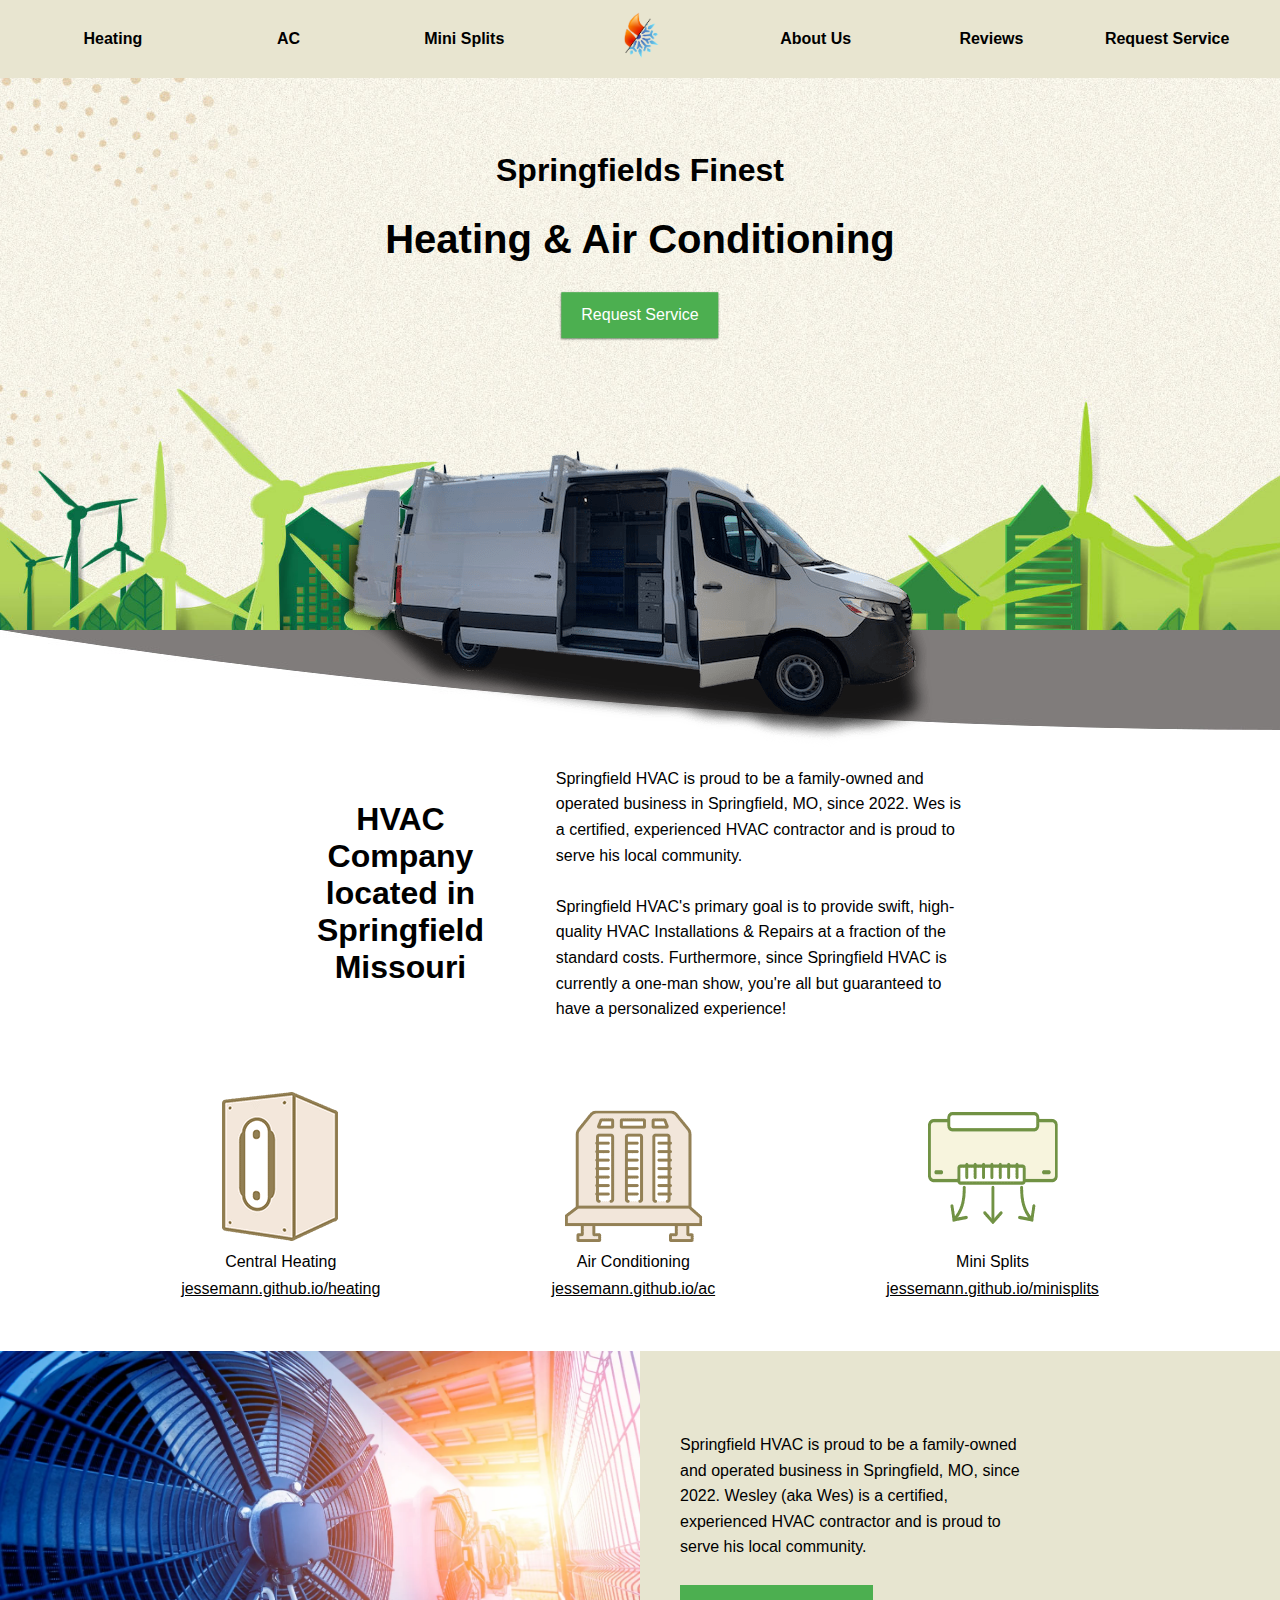
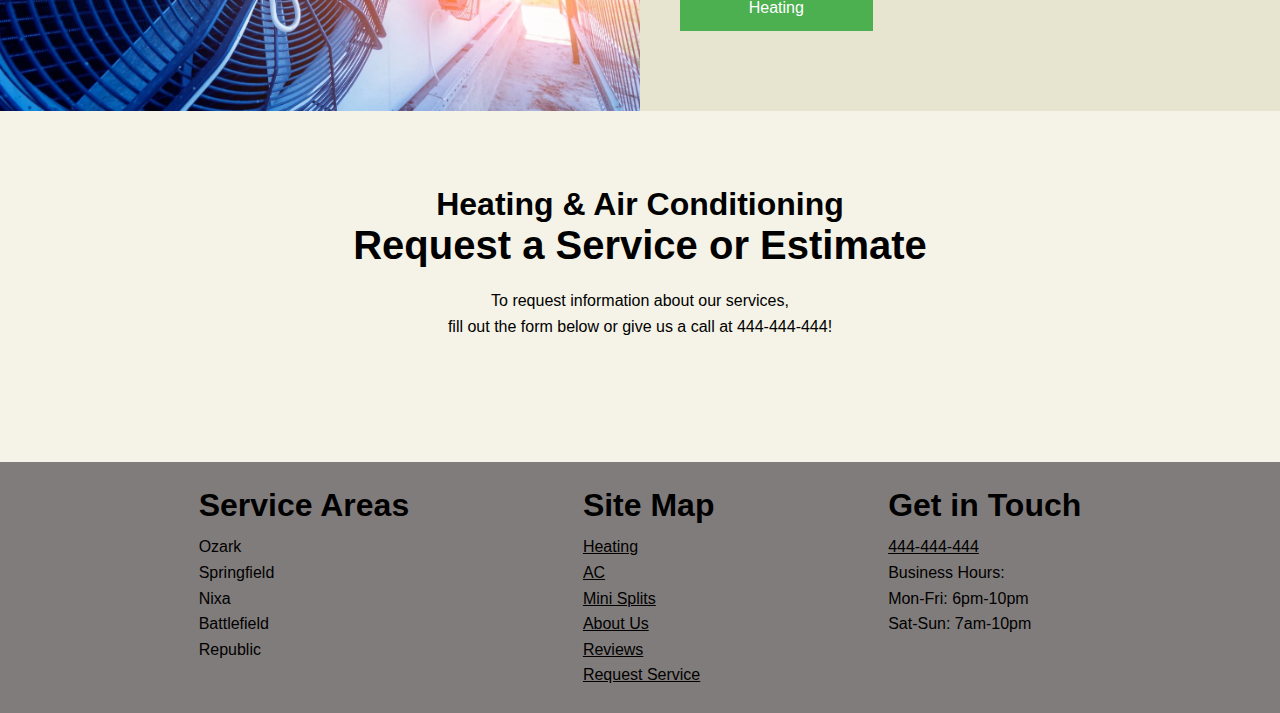
==== index.html @ dcd006ba "updated html" ====
<!DOCTYPE html>
<html lang="en">
  <head>
    <meta charset="UTF-8">
    <meta name="viewport" content="width=device-width, initial-scale=1.0">
    <meta http-equiv="X-UA-Compatible" content="ie=edge">
    <title>HTML 5 Boilerplate</title>
    <link rel="stylesheet" href="styles.css">
    <link rel="stylesheet" href="https://cdnjs.cloudflare.com/ajax/libs/font-awesome/4.7.0/css/font-awesome.min.css">
    <script charset="utf-8" type="text/javascript" src="//js.hsforms.net/forms/embed/v2.js"></script>
  </head>
  <body>

    <div id="Mobile_HVAC_Logo">
      <a href="index.html"><img src="assets/img-fotor-bg-remover-20230722221927.png" height = 50px></a>
    </div>

    <div class="navbar"> 
        <i class="fa fa-bars NavIcon" id="MobileHamburgerMenu" onclick="myFunction()"></i>
        <ul class="NavLinks" id="NavLinks">
            <li id="Heating">
              <a href="heating.html">Heating</a>
            </li>
            <li id="AC">
              <a href="ac.html">AC</a>
            </li>
            <li id="Mini_Splits">
              <a href="miniSplit.html">Mini Splits</a>
            </li>
            <li id="HVAC_Logo">
              <a href="index.html"><img src="assets/img-fotor-bg-remover-20230722221927.png" height = 50px></a></li>
            <li id="About">
              <a href="aboutUs.html">About Us</a>
            </li>
            <li id="Reviews">
              <a href="Reviews.html">Reviews</a>
            </li>
            <li id="Request_Service">
              <a href="RequestService.html">Request Service</a>
            </li>
        </ul>
    </div>
    

    <div class="MainContainer">
      <div class="BGimg" fetchpriority="high"> </div>
      <h2 class="headlineText"> Springfields Finest</h2>
      <h1 class="headlineText2"> Heating & Air Conditioning</h1>
      <a href="RequestService.html"><button type="button" class="headlineButton">Request Service</button></a>
    </div>

    <div class="SecondContainer">
      <div class="CarStrip">
        <img src="assets/imgonline-com-ua-ReplaceColor-Fpzw009INUpKJjIz.jpeg" fetchpriority="high">
      </div>
      <div class="van">
        <img src="assets/testimg.png" fetchpriority="high"> </img>
      </div>
    </div>

    <div class="ThirdContainer">
      <div class="maColumn1">
        <h2>HVAC Company located in Springfield Missouri</h2>
      </div>
      <div class="maColumn2"> 
        <p>Springfield HVAC is proud to be a family-owned and operated business in Springfield, MO, since 2022. Wes is a certified, experienced HVAC contractor and is proud to serve his local community. <br>

          <br>Springfield HVAC's primary goal is to provide swift, high-quality HVAC Installations & Repairs at a fraction of the standard costs. Furthermore, since Springfield HVAC is currently a one-man show, you're all but guaranteed to have a personalized experience!</p>
      </div>
    </div>
    
    <div class="ForthContainer">
      <div class="iconContainer">
        <img src="assets/imgicon1.png"> 
        <div class="imgName">Central Heating</div>
        <div class="imgLink"><a href="heating.html">jessemann.github.io/heating</a></div>
      </div>
      <div class="iconContainer">
        <img src="assets/imgicon3.png">
        <div class="imgName"> Air Conditioning</div>
        <div class="imgLink"><a href="ac.html">jessemann.github.io/ac</a></div>
      </div>
      <div class="iconContainer">
        <img src="assets/imgicon2.png">
        <div class="imgName">Mini Splits</div>
        <div class="imgLink"><a href="miniSplit.html">jessemann.github.io/minisplits</a></div>
      </div>
    </div>

    <div class="FifthContainer">
      <img src="assets/Commercial Unit.webp">
      <div class="FifthContainerBlurb">
        <p>Springfield HVAC is proud to be a family-owned and operated business in Springfield, MO, since 2022. Wesley (aka Wes) is a certified, experienced HVAC contractor and is proud to serve his local community. </p>
        <div class="FifthBlurbButtonContainer">
          <a href="heating.html"><button type="submit">Heating</button></a>
        </div>
      </div>
    </div>

    <div class="FormContainer">
      <div class="FormContainer2">
        <h2>Heating & Air Conditioning</h2>
        <h1>Request a Service or Estimate</h1>
        <p>
          To request information about our services,<br>
          fill out the form below or give us a call at 444-444-444!
        </p>

        <!-- Hubspot Form Start -->
        <div class="hsFORM">
            <div>
              <script>
                  hbspt.forms.create({
                    region: "na1",
                    portalId: "46280509",
                    formId: "cd62f840-b0d6-4698-876a-1724ecb5e429"
                  });
              </script>
            </div>
        </div>
        <!-- Hubspot Form End -->

<!-- Custom Form Start
        <form class="MainForm"  method="POST" action="/hvacProject/ThankYou.html" target="_blank">
          <div class="FormRow1">
            <label for="Name"></label>
            <input type="text" id="name" name="name" placeholder="Full Name" required>
        
            <label for="email"></label>
            <input type="email" id="email" name="email" placeholder="Email Address" required>
          </div>

          <div class="FormRow2">
            <div class="FormRow2Select">
              <label for="type"></label>
              <select id="select" name="type" required>
                <option value="">Type of Service</option>
                <option value="Heating">Central Heating</option>
                <option value="AirCon">Air Conditioning</option>
                <option value="MiniSplits">Mini Splits</option>
                <option value="Other">Other</option>
              </select>
            </div>
          </div>

          <div class="FormRow3">
            <label for="Number"></label>
            <input type="text" id="Number" name="Number" placeholder="Phone Number" required>

            <label for="referral"></label>
            <select id="type" name="type" required>
              <option value="">How did you hear about us?</option>
              <option value="Heating">Google/Search Engine</option>
              <option value="AirCon">Social Media</option>
              <option value="MiniSplits">Word of Mouth</option>
              <option value="Other">Other</option>
            </select>
          </div>
      
          <div class="FormRow4">
            <label for="subject"></label>
            <textarea id="subject" name="subject" placeholder="Describe your issue" rows="5" cols="5" required></textarea>
          </div>

          <div class="FormRow5">
            <input type="submit" value="Send Message" onClick="ThankYouPageLink()">
          </div>

        </form>
Custom Form End -->

      </div>
    </div>

    <footer class="footerContainer">
      <div class="ServiceAreas">
        <h2>
          Service Areas
        </h2>
        <ul>
          <li>Ozark</li>
          <li>Springfield</li>
          <li>Nixa</li>
          <li>Battlefield</li>
          <li>Republic</li>
        </ul>
      </div>
      <div class="SiteMap">
        <h2>
          Site Map
        </h2>
        <ul>
          <li>
            <a href="heating.html">Heating</a>
          </li>
          <li>
            <a href="ac.html">AC</a>
          </li>
          <li>
            <a href="miniSplit.html">Mini Splits</a>
          </li>
          <li>
            <a href="aboutUs.html">About Us</a>
          </li>
          <li>
            <a href="Reviews.html">Reviews</a>
          </li>
          <li>
            <a href="RequestService.html">Request Service</a>
          </li>
        </ul>
      </div>
      <div class="ContactUs">
        <h2>
          Get in Touch
        </h2>
        <p>
          <a href="tel:444-444-444"> 444-444-444 </a>
        </p>
        <p>
          Business Hours:<br>
          Mon-Fri: 6pm-10pm <br>
          Sat-Sun: 7am-10pm
        </p>
      </div>
      <script src="main.js"></script>
    </footer>
  </body>
</html>
---- styles.css ----
* {
    margin: 0;
    padding: 0;
    border: 0;
    outline: 0;
    background: transparent;
}
html, body {  
    overflow-x: hidden;
  }
  
body {
    margin: 0;
    padding: 0;
    font-family: 'Lucida Sans', 'Lucida Sans Regular', 'Lucida Grande', 'Lucida Sans Unicode', Geneva, Verdana, sans-serif;
}

body h1{
    font-size: 2.5rem;
}


body h2{
    font-size: 2rem;
}

body p, body li, button, a, input, textarea, select{
    font-size: 1rem;
    line-height: 1.6;
}

    /** NavBar Component Start **/

    #Mobile_HVAC_Logo {
        display: none;
    }
    
    .navbar {
        position: fixed;
        width: 100%;
        background-color: rgba(232,229,208,255);
        z-index: 2;
    }

    .fa.fa-bars.NavIcon {
        display: none;
    }

    .NavLinks {
        display: flex;
        flex-direction: row;
        justify-content: center;
        text-decoration: none;
        list-style-type: none;
        align-items: center;
        padding: 0px 25px 0px 25px;
    }

    .NavLinks li {
        padding: 10px;
        width: 25%;
        text-align: center;
    }

    .NavLinks li a {
        text-decoration: none;
        color: black;
        font-weight: bold;
    }

    .NavLinks li a:hover {
        text-shadow: 0px 1px 2px rgba(0, 0, 0, 0.2);
    }

    .NavLinks li a:active {
        color: #807c7b;
        text-shadow: none;
    }
    
    /** NavBar Component End **/

    /** Home Page Start **/

    .MainContainer {
        position: relative;
    }

    .BGimg {
        height: 70vh;
        display: block;
        background-image: url(assets/1.jpeg);
        background-size: cover;
        background-color: black;
        background-position: center bottom;
    }

    .headlineText {
        position: absolute;
        top: 27%;
        left: 50%;
        transform: translate(-50%, -50%);
        white-space: nowrap;
        z-index: 1;
    }

    .headlineText2 {
        position: absolute;
        top: 38%;
        left: 50%;
        transform: translate(-50%, -50%);
        white-space: nowrap;
        z-index: 1;
    }

    .headlineButton {
        position: absolute;
        top: 50%;
        left: 50%;
        transform: translate(-50%, -50%);
        padding: 10px 20px;
        background-color: #4CAF50;
        color: #fff;
        border: none;
        cursor: pointer;
        z-index: 1;
        box-shadow: 0px 1px 2px rgba(0, 0, 0, 0.5);
    }

    .headlineButton:hover {
        background-color: #347536;
        color: white;
    }

    .headlineButton:active {
        box-shadow: none;
    }

    .SecondContainer {
        position: relative;
    }

    .CarStrip {
        position: relative;
        width: 100%;
    }

    .CarStrip img {
        width: 100%;
        display: block;
    }

    .van {
        position: absolute;
        top: -85%;
        left: 50%;
        transform: translate(-50%, -50%);
        animation: VanfadeIn 1.5s;
    }


    @keyframes VanfadeIn {     
        0% {
            left: 48%;
            }
        100% {
            left: 50%;
            }

            0% { opacity: 0; }
            100% { opacity: 1; }
        }


    .van img {
        width: 100%;
        display: block;
    }

    .ThirdContainer {
        display: flex;
        flex-direction: row;
        padding-left: 25px;
        padding-right: 25px;
        margin-left: 20%;
        margin-right: 20%;
        justify-content: center;
        align-items: center;
    }

    .maColumn1, .maColumn2 {
        display: flex;
        justify-content: center;
        padding: 5%;
        animation: fadeIn 2s;
    }

    .maColumn1 {
        display: flex;
        flex-direction: column;
        text-align: center;
    }

    .ForthContainer {
        display: flex;
        flex-direction: row;
        justify-content: space-evenly;
        padding: 25px;
        align-items: center;
        animation: fadeIn 2s;
    }

    .iconContainer {
        padding-left: 15px;
        padding-right: 15px;
        text-align: center;
    }

    .imgName {
        padding: 5px;
    }

    .imgLink a {
        color: black;
    }

    .imgLink:hover {
        text-shadow: 0px 1px 2px rgba(0, 0, 0, 0.2);
    }

    .imgLink a:active {
        color: grey;
    } 

    .FifthContainer {
        display: flex;
        flex-direction: row;
        align-items: center;
        width: 100%;
        margin-top: 25px;
        background: #e7e5d0;
    }

    .FifthContainer img {
        width: 50%;
        animation: fadeIn 2s;
    }

    .FifthContainerBlurb {
        display: flex;
        flex-direction: column;
        padding-left: 40px;
        padding-right: 250px;
        background-color: #e7e5d0;
        animation: fadeIn 2s;
    }

    .FifthContainerBlurb p {
        padding-bottom: 25px;
    }

    .FifthBlurbButtonContainer {
        width: 100%;
    }

    .FifthContainerBlurb button {
        padding: 10px 20px;
        background-color: #4CAF50;
        color: #fff;
        border: none;
        cursor: pointer;
        width: 55%;
        white-space: nowrap;
        }


    .FifthContainerBlurb button:hover {
        box-shadow: 0px 1px 2px rgba(0, 0, 0, 0.5);
        background-color: #347536;
        color: white;
    }

    .FifthContainerBlurb button:active {
        top: 1px;
        left: 2px;
        box-shadow: none;
    }

    /** Home Page End **/

    /** Form Component Start **/

    .FormContainer {
        display: flex;
        flex-direction: column;
        justify-content: center;
        align-items: center;
        text-align: center;
        background-color:#f5f3e7;
        padding: 25px 0px 25px 0px;
    }

    .FormContainer2 {
        width: 90%;
        padding: 50px 0px 50px 0px;
        animation: fadeIn 2s;
    }

    @keyframes fadeIn {
        0% { opacity: 0; }
        100% { opacity: 1; }
      }

    .FormContainer h1{
        padding-bottom: 20px;
    }

    .FormContainer p{
        padding-bottom: 30px;
    }

    .hsFORM {
        width: 52%;
        display: inline-block;
    }

    .MainForm {
        display: flex;
        flex-direction: column;
        justify-content: center;
        align-items: center;
        padding: 0px 20% 10px 20%;
    }

    .FormRow1 {
        display: flex;
        width: 100%;
        padding-top: 5px;
        padding-bottom: 30px;
    }

    .FormRow1 input {
        padding: 15px;
        background-color: white;
        width: 50%;
    }

    #name, #Number {
        margin-right: 5px;
    }

    #email, #type {
        margin-left: 5px;
    }

    .FormRow2 {
        width: 100%;
        background-color: white;
        margin-top: 5px;
        margin-bottom: 30px;
    }

    .FormRow2 select {
        padding: 15px;
        width: 100%;
        font-family: 'Lucida Sans', 'Lucida Sans Regular', 'Lucida Grande', 'Lucida Sans Unicode', Geneva, Verdana, sans-serif;
        color: grey;
    }

    .FormRow3 {
        display: flex;
        width: 100%;
        padding-top: 5px;
        padding-bottom: 30px;
    }

    .FormRow3 input {
        padding: 15px 0px 15px 0px;
        background-color: white;
        width: 50%;
    }

    .FormRow3 input::placeholder {
        padding-left: 15px;
    }

    .FormRow3 select {
        padding: 15px;
        background-color: white;
        width: 50%;
        color: grey;
        font-family: 'Lucida Sans', 'Lucida Sans Regular', 'Lucida Grande', 'Lucida Sans Unicode', Geneva, Verdana, sans-serif;
    }

    .FormRow4 {
        width: 100%;
        padding-bottom: 15px;
        padding-top: 5px;
        background-color: white;
    }

    .FormRow4 textarea {
        width: 100%;
        resize: none;
    }

    .FormRow4 textarea::placeholder {
        padding: 15px;
    }

    ::placeholder {
        color: grey;
        font-family: 'Lucida Sans', 'Lucida Sans Regular', 'Lucida Grande', 'Lucida Sans Unicode', Geneva, Verdana, sans-serif;
    }

    .FormRow5 {
        width: 88%;
        display: flex;
        justify-content: center;
        padding-top: 30px;
    }

    .FormRow5 input {
        padding: 10px 20px;
        background-color: #4CAF50;
        color: #fff;
        border: none;
        cursor: pointer;
    }

    .FormRow5 input:hover {
        background-color: #347536;
        color: white;
        box-shadow: 0px 1px 2px rgba(0, 0, 0, 0.5);
    }

    .FormRow5 input:active {
        box-shadow: none;
    }

    /** Form Component End **/

    /** Footer Component Start **/

    .footerContainer {
        display: flex;
        flex-direction: row;
        justify-content: space-evenly;
        background-color: #807c7b;
        color: black;
        padding: 25px;
    }

    .footerContainer ul {
        list-style: none;
    }

    .SiteMap ul li a, .ContactUs p a {
        color: black;
    }

    .ContactUs p a:hover {
        color: white;
        text-shadow: 0px 1px 2px rgba(0, 0, 0, 0.2);
    }

    .SiteMap a:hover {
        color: white;
        text-shadow: 0px 1px 2px rgba(0, 0, 0, 0.2);
    }

    .SiteMap a:active {
        color: rgb(65, 51, 51);
    } 

    .ServiceAreas h2, .SiteMap h2, .ContactUs h2 {
        animation: fadeIn 2s;
        margin-bottom: 10px;
        color:black;
    }

    .ServiceAreas ul, .SiteMap ul, .ContactUs p {
        animation: fadeIn 2s;
    }

    /** Footer Component End **/

    /** Alt-Page Hero Container Component Start **/

    .HeroContainer {
        position: relative;
        background-color: black;
    }

    .HeroContainerBlurb {
        position: absolute;
        top: 25%;
        display: flex;
        flex-direction: column;
        align-items: center;
        color: white;
        width: 100%;
    }

    .HeroBGImageMini {
        height: 70vh;
        background-image: url("assets/HomeInterior1.jpeg");
        background-size: cover;
        display: block;
        opacity: .5;
        background-color: black;
        filter: brightness(50%);
        background-position: center 45%;
    }

    .HeroBGImageAC {
        height: 70vh;
        background-image: url("assets/HomeInterior2.webp");
        background-size: cover;
        display: block;
        opacity: .5;
        background-color: black;
        filter: brightness(50%);
        background-position: center 75%;
    }

    .HeroBGImageHeating {
        height: 70vh;
        background-image: url("assets/HomeInterior3.jpeg");
        background-size: cover;
        display: block;
        opacity: .5;
        background-color: black;
        filter: brightness(50%);
        background-position: center 70%;
    }

    .HeroContainerBlurb-0 {
        width: 60%;
    }

    .HeroContainerBlurb-0 h1{
        width: 72%;
    }

    .HeroContainerBlurb-1{
        width: 60%;
    }

    .HeroContainerBlurb-1 p{
        width: 75%;
        padding: 20px 20px 20px 0px;
    }

    .HeroContainerBlurb-2{
        width: 60%;
    }


    .HeroHeadlineButton {
        position: absolute;
        padding: 10px 20px;
        background-color: #4CAF50;
        color: #fff;
        border: none;
        cursor: pointer;
    }

    .HeroHeadlineButton:hover {
            background-color: #347536;
            color: white;
            box-shadow: 0px 1px 2px #347536;
    }

    .HeroHeadlineButton:active {
        box-shadow: none;
    }

    /** Alt-Page Hero Container Component End**/

    /** Alt-Page Hero Container Component 2 Start **/

    .HeroContainer2 {
        position: relative;
        background-color: black;
    }
    
    .HeroContainerBlurb2 {
        position: absolute;
        top: 45%;
        display: flex;
        flex-direction: column;
        align-items: center;
        color: white;
        width: 100%;
    }
    
    .Hero2BGImageAbout {
        height: 40vh;
        background-image: url(assets/HomeInterior4.webp);
        background-size: cover;
        display: block;
        opacity: .5;
        background-color: black;
        filter: brightness(50%);
        background-position: center 65%;
    }

    .Hero2BGImageReview {
        height: 40vh;
        background-image: url(assets/HomeInterior5.webp);
        background-size: cover;
        display: block;
        opacity: .5;
        background-color: black;
        filter: brightness(50%);
        background-position: center 50%;
    }

    .Hero2BGImageRequest {
        height: 40vh;
        background-image: url(assets/HeatinHead2.jpeg);
        background-size: cover;
        display: block;
        opacity: .5;
        background-color: black;
        filter: brightness(50%);
        background-position: center 0%;
    }
    
    .HeroContainerBlurb2-0 {
        width: 60%;
    }
    
    .HeroContainerBlurb2-0 h1{
        width: 72%;
        white-space: nowrap;
    }
    
    .HeroContainerBlurb2-1{
        width: 60%;
    }
    
    .HeroContainerBlurb2-1 p{
        width: 75%;
        padding: 20px 20px 20px 0px;
    }
    
    .HeroContainerBlurb2-2{
        padding: 25px;
        width: 60%;
    }
    
    
    .HeroHeadlineButton {
        position: absolute;
        padding: 10px 20px;
        background-color: #4CAF50;
        color: #fff;
        border: none;
        cursor: pointer;
    }

    /** Alt-Page Hero Container Component 2 End **/

    /** Alt-Page Description Container Component Start**/



    .DescriptionContainer {
        width: 100%;
        background: #e7e5d0;
    }

    .DescriptionContainerMainContent {
        grid-column: 1;
        transform: translate(15%, 0%);
        width: 81%;
        padding-bottom: 25px;
    }
    
    .DescriptionContainerBlurb {
        animation: fadeIn 2s;
    }

    .DescriptionContainerBlurb button:hover{
        background-color: #347536;
        color: white;
        box-shadow: 0px 1px 2px rgba(0, 0, 0, 0.5);
    }

    .DescriptionContainerBlurb button:active {
        box-shadow: none;
    }

    .ImageContainer {
        display: flex;
        justify-content: center;
        align-items: center;
        grid-column: 2 / span 1;
        grid-row: 1 / span 2;
        height: 100%;
        width: 100%;
    }

    .DescriptionContainer img {
        width: 100%;
    }

    .DescriptionContainerBlurb {
        display: grid;
        background-color: #e7e5d0;
        grid-template-rows: 50px 1fr;
        grid-template-columns: 2fr 2fr;
        grid-row-gap: 25px;
    }

    .DescriptionContainerBlurb h2 {
        grid-column: 1;
        transform: translate(15%, 0%);
        width: 81%;
        padding-top: 25px;
    }

    .DescriptionContainerBlurb ul {
        padding: 0px 0px 25px 15px;
    }

    .DescriptionContainerBlurb ul li {
        padding: 5px 0px 5px 0px;
    }

    .firstParagraph {
        padding-top: 25px;
    }

    .DescriptionContainerBlurb p {
        padding-bottom: 25px;
    }

    .DescriptionContainerBlurb button {
        padding: 10px 20px;
        background-color: #4CAF50;
        color: #fff;
        border: none;
        cursor: pointer;
        width: 35%;
    }


    /** Alt-Page Description Container Component End**/

    /** Main Content Container Component Starts **/

    .MainContentContainer {
        display: flex;
        flex-direction: column;
        justify-content: center;
        align-items: center;
        text-align: center;
        background-color:#f5f3e7;
        padding: 25px 0px 25px 0px;
    }
    
    .MainContentContainer-1 {
        width: 35%;
        padding: 25px 0px 25px 0px;
        animation: fadeIn 2s;
    }
    
    .MainContentContainer h2{
        padding-bottom: 20px;
        text-align: left;
    }
    
    .MainContentContainer p{
        width: 100%;
        text-align: left;
        border-left: 10px;
        border-style: inset;
        padding-left: 15px;
        border-width: 0px 0px 0px medium;
        border-color: black;
    }

    /** Main Content Container Component Ends **/

    /** About Page Starts **/

    .MyStory {
        padding-top: 60px;
    }
    
    /** About Page Ends **/

    /** Review Page Starts **/

    .checked {
        color: orange;
      }

    .ReviewText {
        padding-top: 10px;
    }

    .firstStar {
        padding-left: 10px;
    }

    .NewReview {
        padding-top: 35px;
    }
    /** Review Page Ends **/

    /** Thank You Page Starts **/

    .TYContainer {
        display: flex;
        flex-direction: row;
        align-items: center;
    }
    .BGimg2 {
        background-image: url(assets/1.jpeg);
        width: 100%;
        height: 100vh;
        position: relative;
        background-repeat: no-repeat;
        background-color: rgba(250, 245, 234, 1);
        background-position: center top;
    }

    .TYTextContainer {
        position: absolute;
        display: flex;
        flex-direction: column;
        align-items: center;
        width: 100%;
    }

    .TYTextContainer2 {
        width: 60%;
    }

    .TYTextContainer2 h1 {
        color: #4CAF50;
        text-align: center;
    }

    .TYTextContainer2 p {
        font-weight: bold;
        padding: 25px;
    }

    /** Thank You Page Ends **/

    /** Media Queries Begin **/
    @media screen and (max-width: 1199.98px) {

        /** Body Starts **/
        body h1{
            font-size: 2rem;
        }
        
        body h2{
            font-size: 1.8rem;
        }
        
        body p, body li, button, a, input, textarea, select{
            font-size: .8rem;
        }
        /** Body Ends **/

        /** Home Page Starts **/

        .headlineButton {
            top: 50%;
        }

        .ThirdContainer {
            margin-left: auto;
            margin-right: auto;
        }

        .FifthContainerBlurb {
            display: flex;
            flex-direction: column;
            padding-right: 150px;
        }

        .FifthContainerBlurb button {
            width: 65%;
        }
        /** Home Page Ends **/

        /** Form Component Starts **/
        .MainForm {
            padding: initial;
        }
        /** Form Component Ends **/
    }

    @media screen and (max-width: 991.98px) {

        /** Body Starts **/
        body h1{
            font-size: 1.9rem;
        }
        
        
        body h2{
            font-size: 1.7rem;
        }
        
        /** Body Ends **/

        /** Home Page Starts **/

        .headlineText2 {
            top: 38%;
        }

        .headlineButton {
            top: 52%;
        }

        .FifthContainerBlurb {
            padding: 0px 20px 0px 20px;
        }

        /** Home Page Ends **/

        /** Alt-Page Description Container Component Start**/

        .ImageContainer {
            grid-row: inherit;
            align-items: baseline;
        }

        .DescriptionContainerBlurb h2 {
            width: 100%;
            padding: 0px;
            transform: translate(60%, 25%);
        }

        .firstParagraph {
            padding: 0px;
        }

        .DescriptionContainerMainContent {
            padding-bottom: 10px;
        }

        .DescriptionContainerBlurb button {
            width: 45%;
        }

        .DescriptionContainerBlurb ul {
            padding: 0px 0px 25px 10px;
        }
        /** Alt-Page Description Container Component End**/

        /** About Page Begins **/
        .MainContentContainer-1 {
            width: 50%;
        }
        /** About Page Ends **/

    
        /** Thank You Page Start **/

        .TYTextContainer2 {
            width: 75%;
        }
    
        /** Thank You Page Ends **/
    }

    @media screen and (max-width: 767.98px) { 

        /** NavBar Component Start **/

        .navbar {
            position: static;
            width: 100%;
            background-color: rgba(232,229,208,255);
        }
          
        /** NavBar Component End **/

        /** Home Page Starts **/

        .BGimg {
            height: 50vh;
        }

        .headlineText {
            top: 15%;
        }
        .headlineText2 {
            top: 30%;
        }

        .headlineButton {
            top: 50%;
        }

        .ForthContainer {
            display: none;
        }

        .FifthContainerBlurb {
            padding: 0px 20px 0px 20px;
        }

        /** Home Page Ends **/

        /** Alt-Page Description Container Component Start**/

        .ImageContainer {
            display: none;
        }

        .DescriptionContainer {
            padding-top: 50px;
        }

        .DescriptionContainerBlurb {
            grid-template-columns: none;
            grid-template-rows: none;
        }

        .DescriptionContainerBlurb p, .DescriptionContainerBlurb ul {
            margin-left: 15%;
            margin-right: 15%;
        }
        .DescriptionContainerBlurb h2 {
            transform: none;
            width: 100%;
            white-space: nowrap;
            display: flex;
            justify-content: center;
        }


        .DescriptionContainerMainContent {
            transform: none;
            width: 100%;
            padding-bottom: 50px;
        }

        .DescriptionContainerBlurb button {
            width: 22%;
            transform: translate(68%, 0%);
        }
        /** Alt-Page Description Container Component End**/


        /** Alt-Page Hero Container Component Start **/
        
        .HeroBGImageMini, .HeroBGImageAC, .HeroBGImageHeating {
            height: 50vh;
        }

        .HeroContainerBlurb {
            top: 12%;
        }

        .HeroContainerBlurb-0, .HeroContainerBlurb-1, .HeroContainerBlurb-2{
            width: 80%;
        }

        /** Alt-Page Hero Container Component Start **/

        /** Alt-Page Hero Container Component 2 Start **/

        .Hero2BGImageAbout, .Hero2BGImageRequest, .Hero2BGImageReview {
            height: 25vh;
        }

        .HeroContainerBlurb2 {
            top: 15%;
        }

        .HeroContainerBlurb2-0, .HeroContainerBlurb2-2 {
            width: 80%;
        }

        .HeroContainerBlurb2-2 {
            padding: 15px;
        }
        
        /** Alt-Page Hero Container Component 2 End **/


        /** Form Component Starts **/
        .FormContainer2 {
            padding: 25px 0px 25px 0px;
        }

        /** Form Component Ends **/
        }


    @media screen and (max-width: 575.98px) { 

        /** NavBar Component Start **/

        #Mobile_HVAC_Logo {
            display: inherit;
            background-color: rgba(232,229,208,255);
            padding: 10px 0px 0px 15px;
        }

        .NavLinks {
            display: none;
            flex-direction: column;
            justify-content: left;
            text-decoration: none;
            list-style-type: none;
            align-items: normal;
            margin-left: 0%;
            margin-right: 0%;
            margin-top: 0%;
            animation: fadeIn 1s;
            
        }

        .NavLinks li {
            width: 100%;
            padding: 10px 0px 10px 0px;
        }

        .NavLinks li a {
            display: block;
            width: 100%;
        }

        #HVAC_Logo {
            padding: 0px;
        }
        
        #HVAC_Logo a img {
            display: none;
        }

        .NavLinks li:hover{
            background-color: #f5f3e7;
        }

        .fa.fa-bars.NavIcon {
            background: transparent;
            display: block;
            position: absolute;
            right: 25px;
            top: 10px;
            z-index: 2;
            font-size: 45px;
            padding: 0px;
            color: #4CAF50;
          }

        .fa.fa-bars.NavIcon:hover {
            color: #347536;
        }

        #Request_Service {
            padding-bottom: 10px;
        }

        /** NavBar Component End **/

        /** Body Starts **/
        body h1{
            font-size: 1.5rem;
        }
        
        
        body h2{
            font-size: 1.2rem;
        }

        .NavLinks li a{
            font-size: 1rem;
        }

        /** Body Ends **/

        /** Home Starts **/

        .BGimg {
            height: 35vh;
        }

        .maColumn1 {
            padding-left: 0px;
            padding-right: 0px;
        }
        .maColumn2 {
            padding:0px;
        }

        .ThirdContainer {
            flex-direction: column;
        }

        .FifthContainerBlurb {
            padding: 25px;
        }

        .FifthContainerBlurb button {
            width: 50%;
        }
        .FifthContainer img {
            display: none;
            align-items: baseline;
        }

        .van {
            animation: none;
        }
        /** Home Ends **/

        /** About Page Start **/
        
        .MainContentContainer-1 {
            width: 75%;
        }

        /** About Page End **/

        /** Alt-Page Hero Container Component Start **/

        .HeroBGImageMini, .HeroBGImageAC, .HeroBGImageHeating {
            height: 40vh;
        }

        .HeroContainerBlurb {
            top: 15%;
        }


        .HeroContainerBlurb-0 h1, .HeroContainerBlurb-1 p {
            width: 100%;
        }

        .HeroContainerBlurb-1 p {
            padding: 10px 0px 0px 0px;
        }

        .HeroHeadlineButton {
            display: none;
        }

        .DescriptionContainerBlurb button {
            width: 35%;
            transform: translate(42%, 0%);
        }

        /** Alt-Page Hero Container Component End **/

        /** Alt-Page Hero Container Component 2 Start **/

        .Hero2BGImageAbout, .Hero2BGImageRequest, .Hero2BGImageReview {
            height: 20vh;
        }

        .HeroContainerBlurb2 {
            top: 25%;
        }

        /** Alt-Page Hero Container Component 2 End **/

        /** Form Component Starts **/
        .FormRow4 textarea {
            padding: 5px 0px 0px 4%;
        }


        /** Form Component Ends **/
        
        /** Footer Starts **/

        .SiteMap {
            display: none;
        }

        /** Footer Ends **/

            
        /** Thank You Page Start **/

        .TYTextContainer2 {
            width: 100%;
        }
    
        /** Thank You Page Ends **/

     }
    

     @media screen and (max-height: 499px) and (min-width: 575px) {

        .BGimg {
            height: 95vh;
        }
      
        .HeroBGImageMini, .HeroBGImageAC, .HeroBGImageHeating {
            height: 95vh;
        }

        .Hero2BGImageAbout, .Hero2BGImageReview, .Hero2BGImageRequest{
            height: 55vh;
        }
        

    }
    /** Media Queries Ends **/
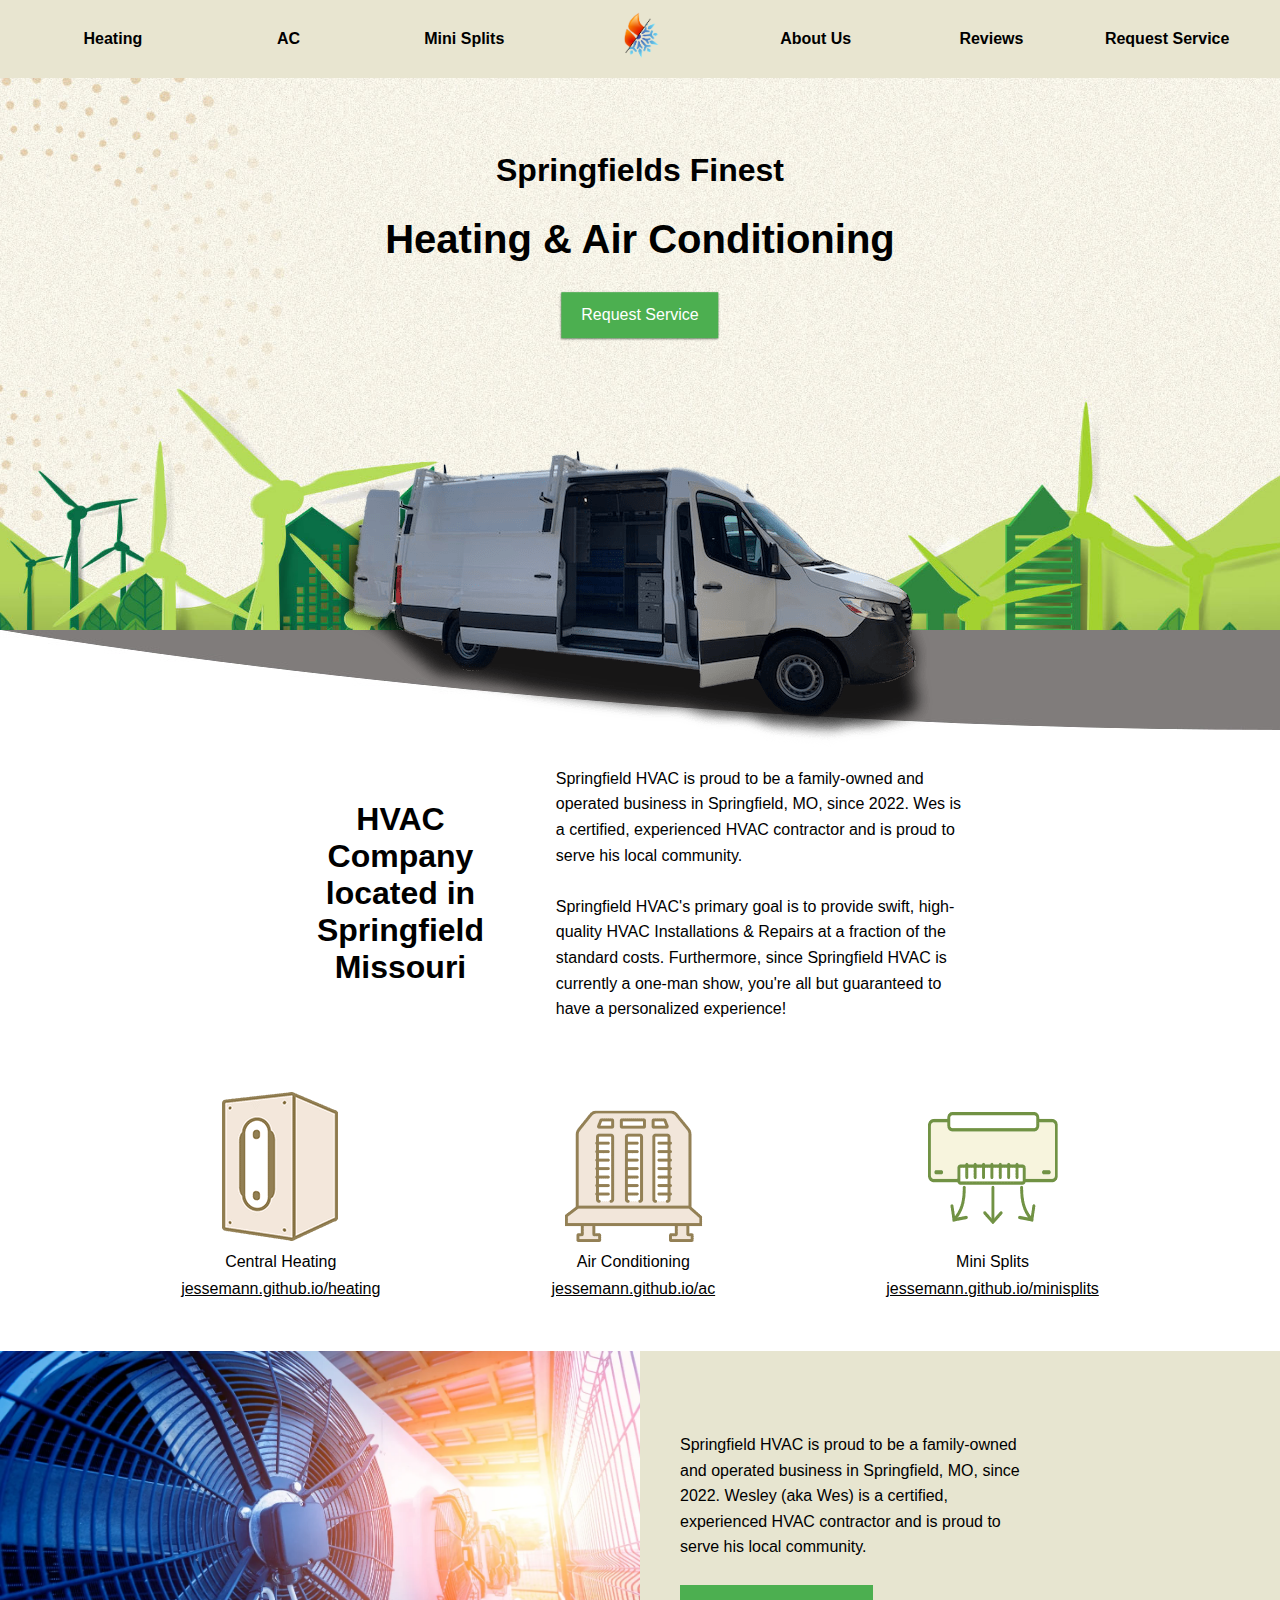
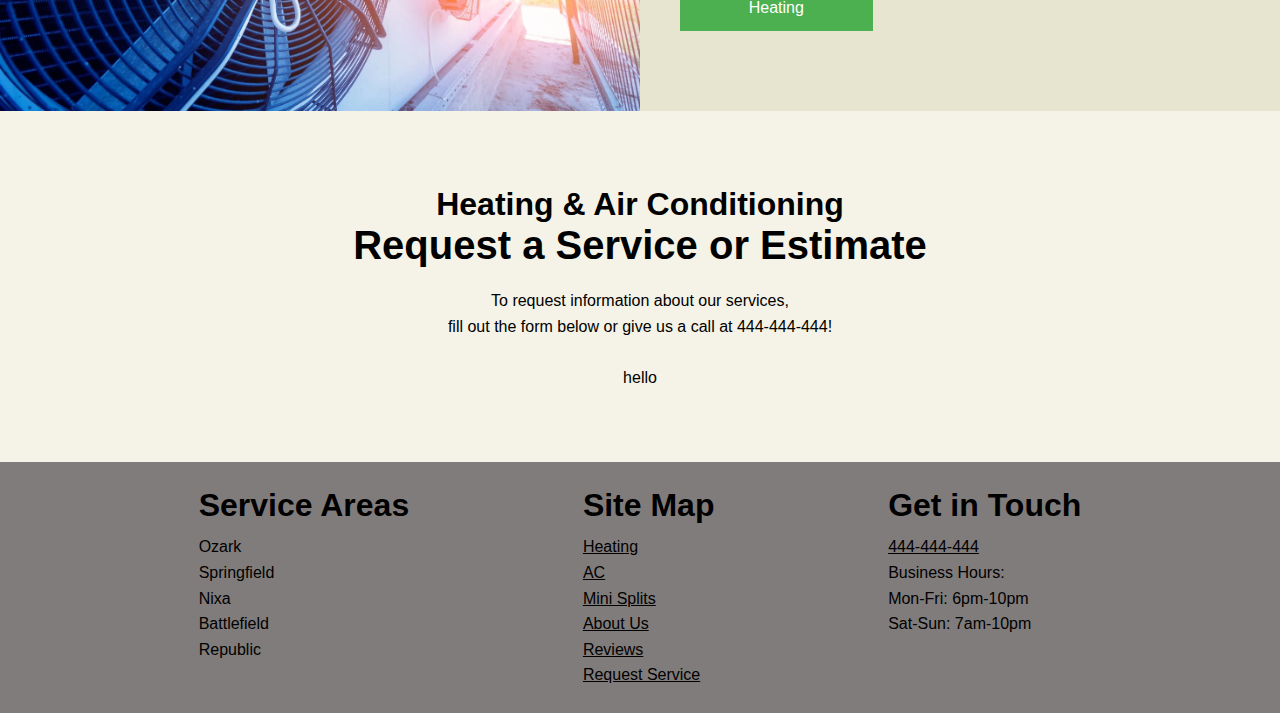
==== commit e2149b37: "testing" ====
--- a/index.html
+++ b/index.html
@@ -109,13 +109,7 @@
         <!-- Hubspot Form Start -->
         <div class="hsFORM">
             <div>
-              <script>
-                  hbspt.forms.create({
-                    region: "na1",
-                    portalId: "46280509",
-                    formId: "cd62f840-b0d6-4698-876a-1724ecb5e429"
-                  });
-              </script>
+              hello
             </div>
         </div>
         <!-- Hubspot Form End -->
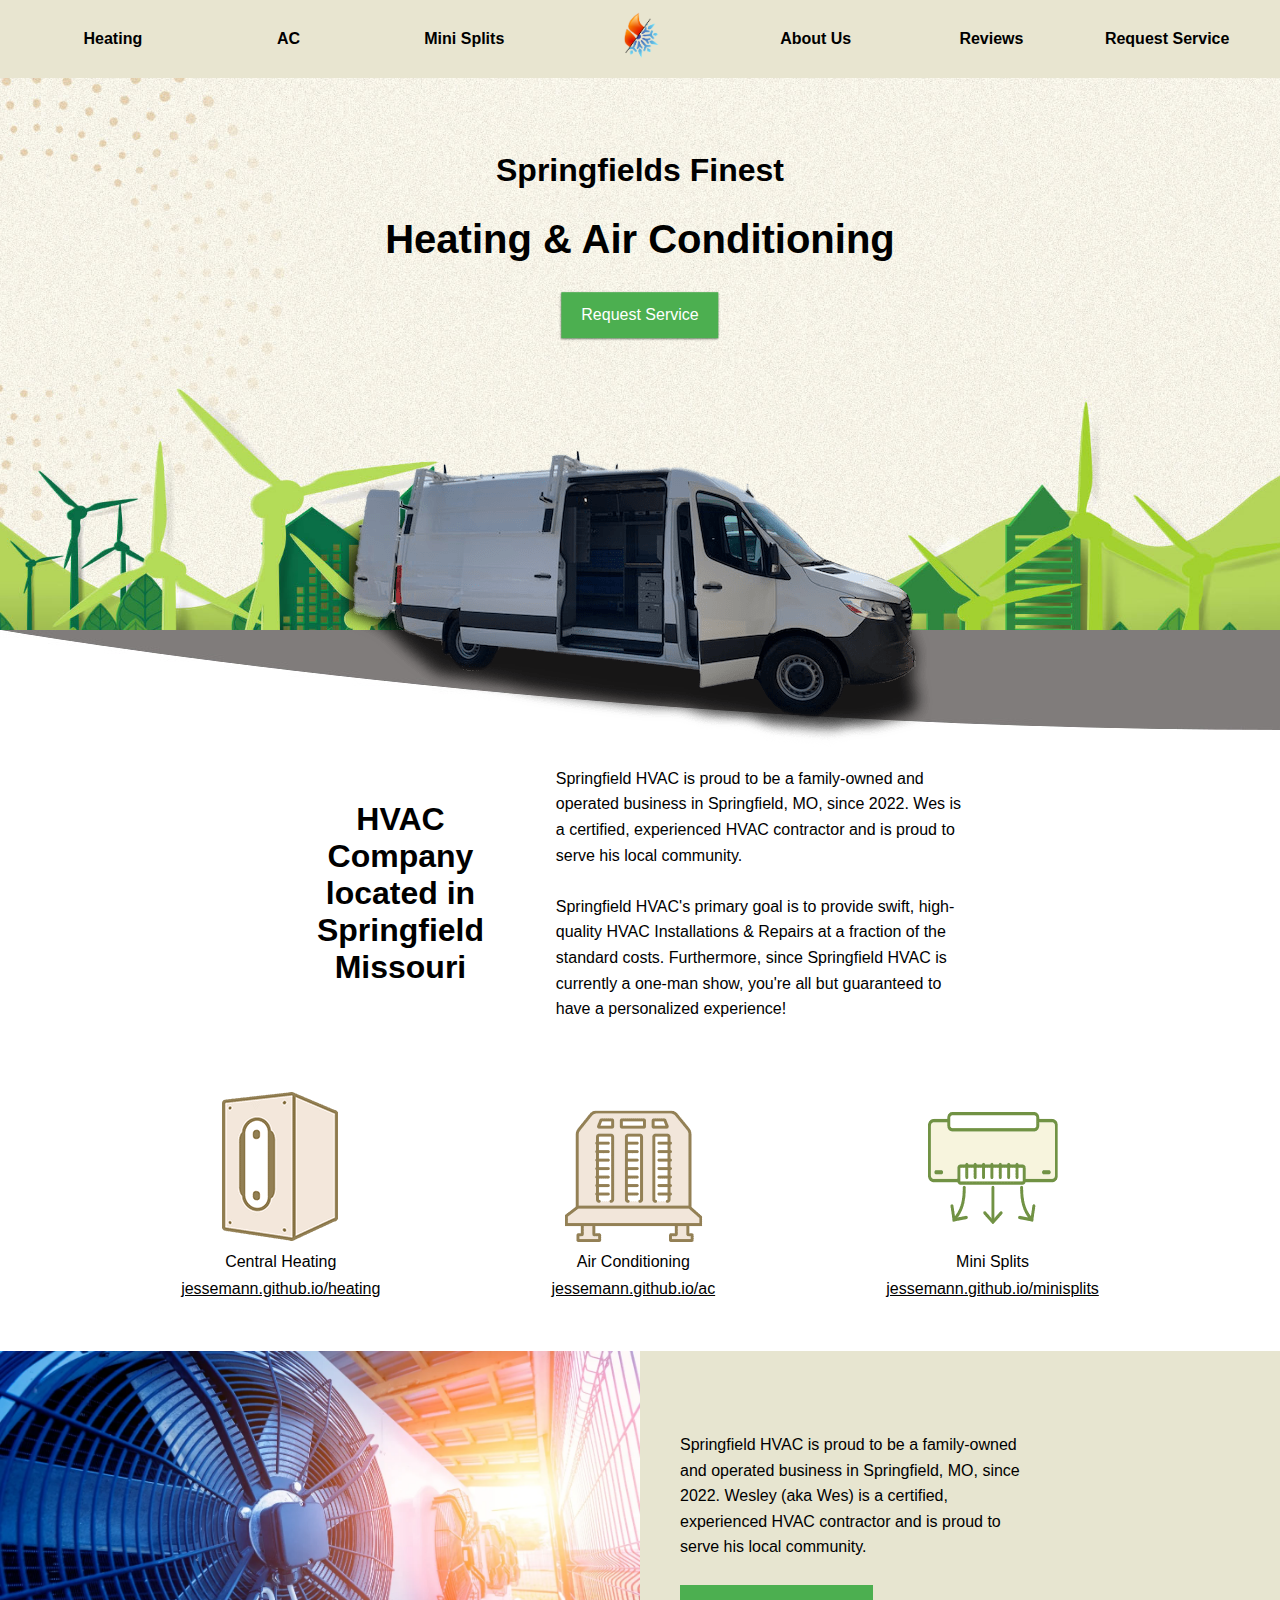
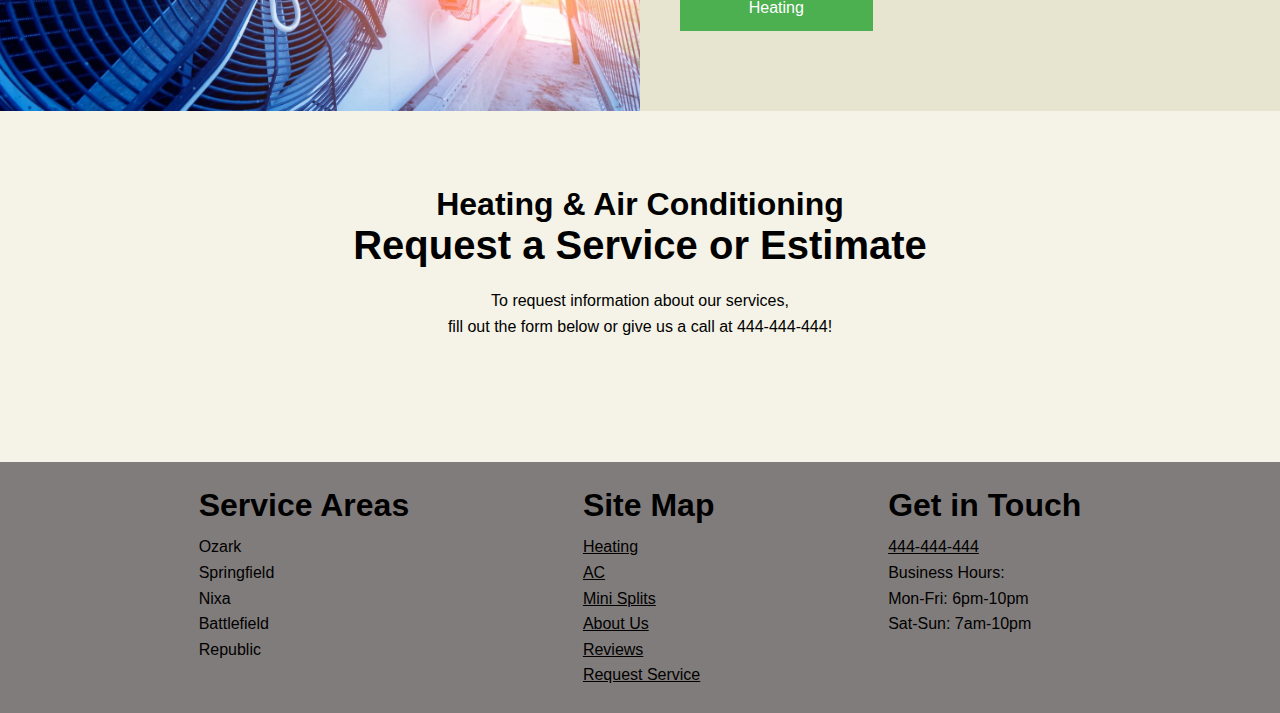
==== commit 3bd459f9: "reverted test" ====
--- a/index.html
+++ b/index.html
@@ -109,7 +109,13 @@
         <!-- Hubspot Form Start -->
         <div class="hsFORM">
             <div>
-              hello
+              <script>
+                hbspt.forms.create({
+                  region: "na1",
+                  portalId: "46280509",
+                  formId: "cd62f840-b0d6-4698-876a-1724ecb5e429"
+                });
+              </script>
             </div>
         </div>
         <!-- Hubspot Form End -->
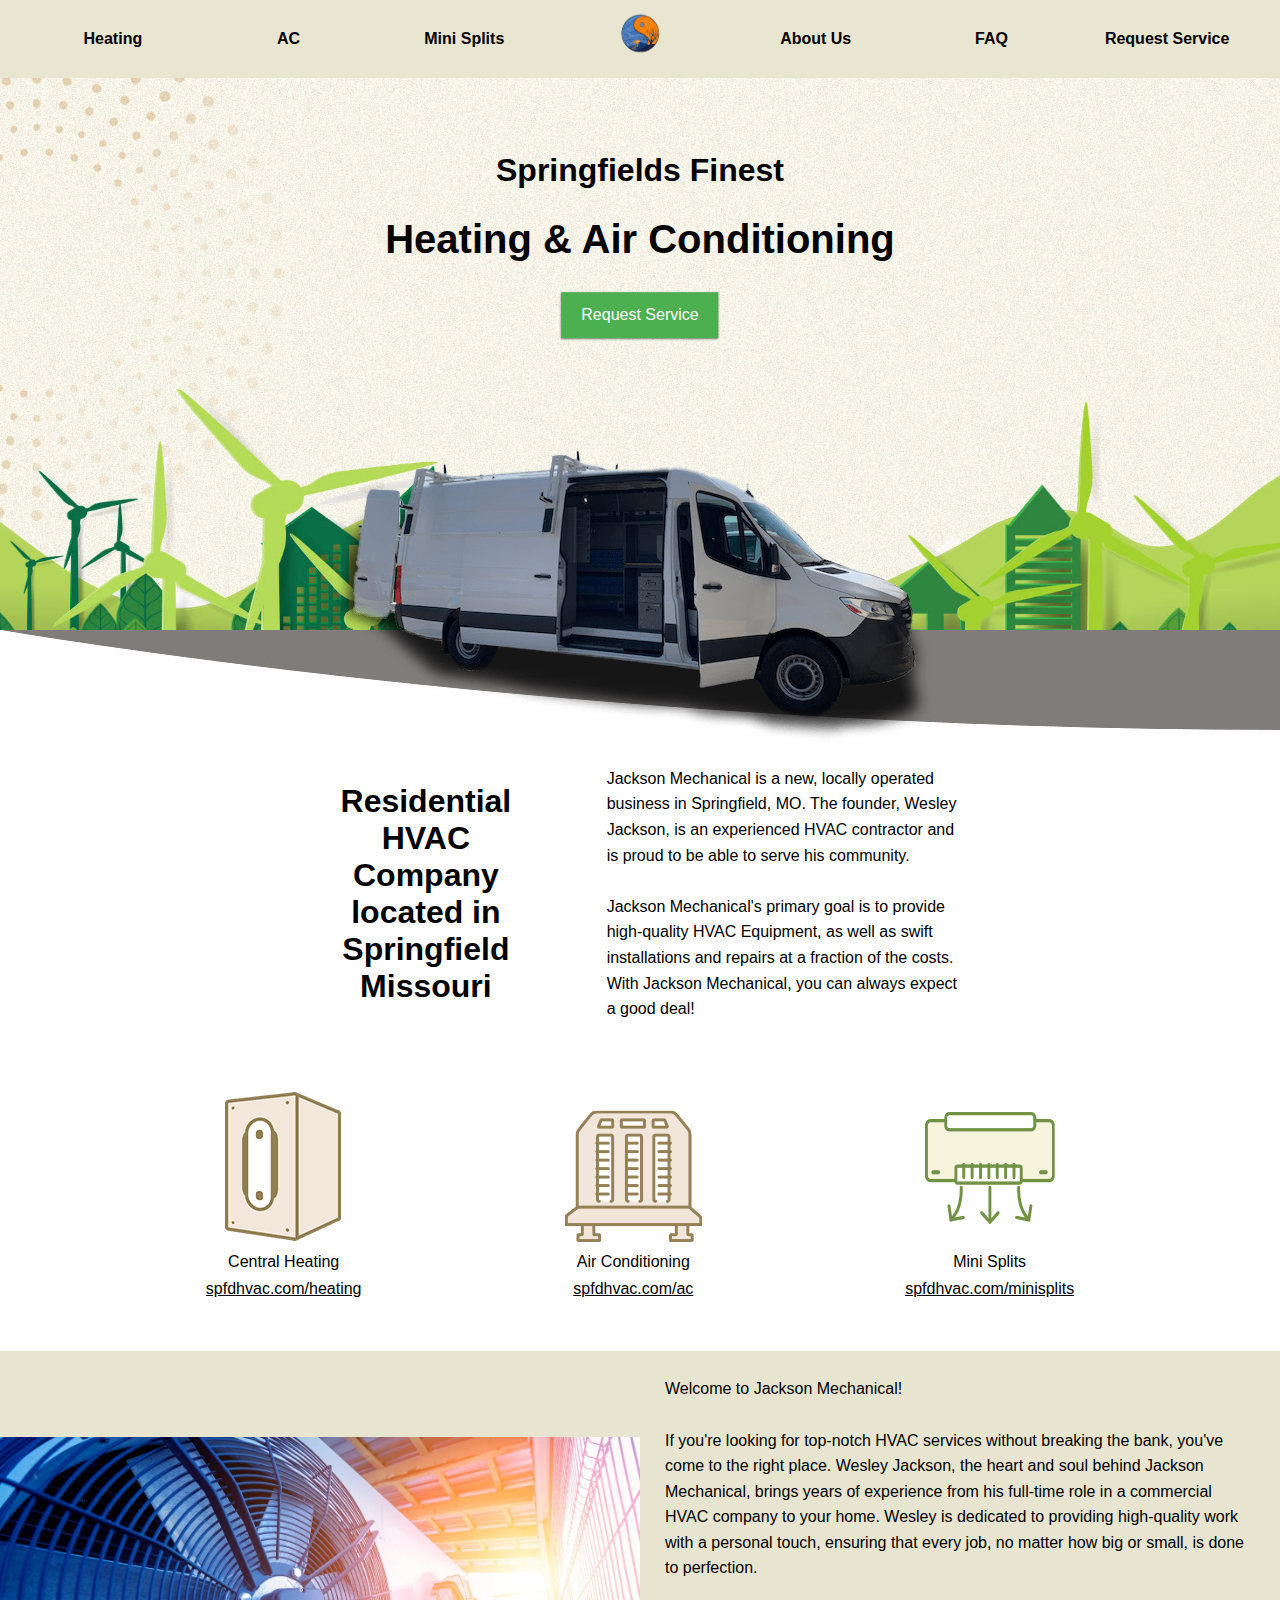
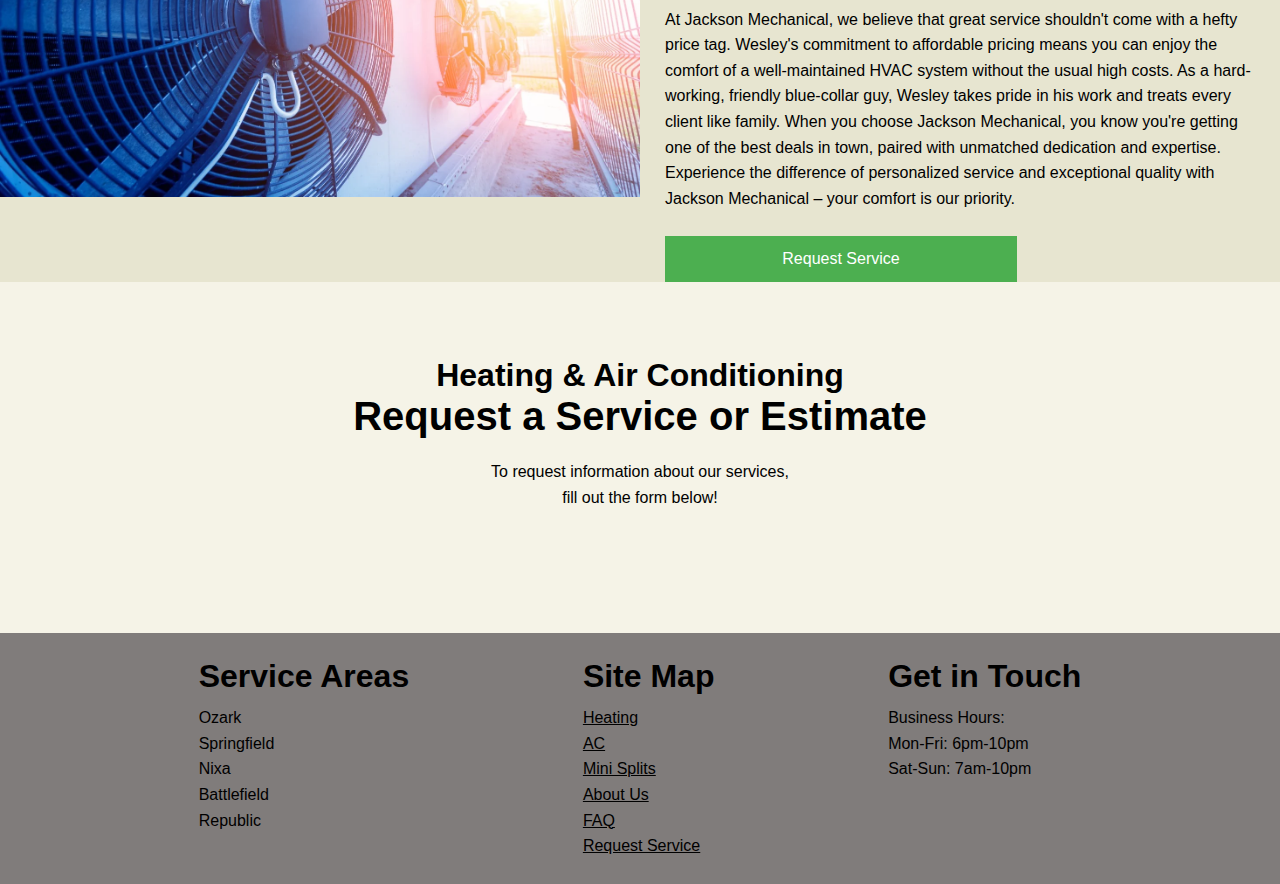
==== commit 87fc334d: "Updated Content / Logo / Responsiveness / FAQ Page" ====
--- a/index.html
+++ b/index.html
@@ -12,7 +12,7 @@
   <body>
 
     <div id="Mobile_HVAC_Logo">
-      <a href="index.html"><img src="assets/img-fotor-bg-remover-20230722221927.png" height = 50px></a>
+      <a href="index.html"><img src="assets/New Logo.png" height="50px"></a>
     </div>
 
     <div class="navbar"> 
@@ -28,12 +28,12 @@
               <a href="miniSplit.html">Mini Splits</a>
             </li>
             <li id="HVAC_Logo">
-              <a href="index.html"><img src="assets/img-fotor-bg-remover-20230722221927.png" height = 50px></a></li>
+              <a href="index.html"><img src="assets/New Logo.png" height="50px"></a></li>
             <li id="About">
               <a href="aboutUs.html">About Us</a>
             </li>
             <li id="Reviews">
-              <a href="Reviews.html">Reviews</a>
+              <a href="FAQ.html">FAQ</a>
             </li>
             <li id="Request_Service">
               <a href="RequestService.html">Request Service</a>
@@ -60,12 +60,12 @@
 
     <div class="ThirdContainer">
       <div class="maColumn1">
-        <h2>HVAC Company located in Springfield Missouri</h2>
+        <h2>Residential HVAC Company located in Springfield Missouri</h2>
       </div>
       <div class="maColumn2"> 
-        <p>Springfield HVAC is proud to be a family-owned and operated business in Springfield, MO, since 2022. Wes is a certified, experienced HVAC contractor and is proud to serve his local community. <br>
-
-          <br>Springfield HVAC's primary goal is to provide swift, high-quality HVAC Installations & Repairs at a fraction of the standard costs. Furthermore, since Springfield HVAC is currently a one-man show, you're all but guaranteed to have a personalized experience!</p>
+        <p>Jackson Mechanical is a new, locally operated business in Springfield, MO. The founder, Wesley Jackson, is an experienced HVAC contractor and is proud to be able to serve his community. <br>
+
+          <br>Jackson Mechanical's primary goal is to provide high-quality HVAC Equipment, as well as swift installations and repairs at a fraction of the costs. With Jackson Mechanical, you can always expect a good deal!</p>
       </div>
     </div>
     
@@ -73,26 +73,31 @@
       <div class="iconContainer">
         <img src="assets/imgicon1.png"> 
         <div class="imgName">Central Heating</div>
-        <div class="imgLink"><a href="heating.html">jessemann.github.io/heating</a></div>
+        <div class="imgLink"><a href="heating.html">spfdhvac.com/heating</a></div>
       </div>
       <div class="iconContainer">
         <img src="assets/imgicon3.png">
         <div class="imgName"> Air Conditioning</div>
-        <div class="imgLink"><a href="ac.html">jessemann.github.io/ac</a></div>
+        <div class="imgLink"><a href="ac.html">spfdhvac.com/ac</a></div>
       </div>
       <div class="iconContainer">
         <img src="assets/imgicon2.png">
         <div class="imgName">Mini Splits</div>
-        <div class="imgLink"><a href="miniSplit.html">jessemann.github.io/minisplits</a></div>
+        <div class="imgLink"><a href="miniSplit.html">spfdhvac.com/minisplits</a></div>
       </div>
     </div>
 
     <div class="FifthContainer">
       <img src="assets/Commercial Unit.webp">
       <div class="FifthContainerBlurb">
-        <p>Springfield HVAC is proud to be a family-owned and operated business in Springfield, MO, since 2022. Wesley (aka Wes) is a certified, experienced HVAC contractor and is proud to serve his local community. </p>
+        <p>Welcome to Jackson Mechanical! 
+          <br>
+          <br>
+          If you're looking for top-notch HVAC services without breaking the bank, you've come to the right place. Wesley Jackson, the heart and soul behind Jackson Mechanical, brings years of experience from his full-time role in a commercial HVAC company to your home. Wesley is dedicated to providing high-quality work with a personal touch, ensuring that every job, no matter how big or small, is done to perfection. <br>
+          <br>
+          At Jackson Mechanical, we believe that great service shouldn't come with a hefty price tag. Wesley's commitment to affordable pricing means you can enjoy the comfort of a well-maintained HVAC system without the usual high costs. As a hard-working, friendly blue-collar guy, Wesley takes pride in his work and treats every client like family. When you choose Jackson Mechanical, you know you're getting one of the best deals in town, paired with unmatched dedication and expertise. Experience the difference of personalized service and exceptional quality with Jackson Mechanical – your comfort is our priority.</p>
         <div class="FifthBlurbButtonContainer">
-          <a href="heating.html"><button type="submit">Heating</button></a>
+          <a href="RequestService.html"><button type="submit">Request Service</button></a>
         </div>
       </div>
     </div>
@@ -103,7 +108,7 @@
         <h1>Request a Service or Estimate</h1>
         <p>
           To request information about our services,<br>
-          fill out the form below or give us a call at 444-444-444!
+          fill out the form below!
         </p>
 
         <!-- Hubspot Form Start -->
@@ -203,7 +208,7 @@
             <a href="aboutUs.html">About Us</a>
           </li>
           <li>
-            <a href="Reviews.html">Reviews</a>
+            <a href="FAQ.html">FAQ</a>
           </li>
           <li>
             <a href="RequestService.html">Request Service</a>
@@ -214,9 +219,10 @@
         <h2>
           Get in Touch
         </h2>
-        <p>
-          <a href="tel:444-444-444"> 444-444-444 </a>
-        </p>
+          <!-- <p>
+            <a href="tel:444-444-444"> 444-444-444 </a>
+          </p>
+          -->
         <p>
           Business Hours:<br>
           Mon-Fri: 6pm-10pm <br>
--- a/styles.css
+++ b/styles.css
@@ -248,18 +248,17 @@
     .FifthContainerBlurb {
         display: flex;
         flex-direction: column;
-        padding-left: 40px;
-        padding-right: 250px;
         background-color: #e7e5d0;
         animation: fadeIn 2s;
     }
 
     .FifthContainerBlurb p {
-        padding-bottom: 25px;
+        padding: 25px;
     }
 
     .FifthBlurbButtonContainer {
         width: 100%;
+        padding-left: 25px;
     }
 
     .FifthContainerBlurb button {
@@ -319,8 +318,12 @@
     }
 
     .hsFORM {
-        width: 52%;
+        width: 100%;
         display: inline-block;
+    }
+
+    .Forms__FormsViralityContainer-sc-11vy283-0 {
+        display: none;
     }
 
     .MainForm {
@@ -535,24 +538,24 @@
     }
 
     .HeroContainerBlurb-0 {
-        width: 60%;
+        width: 80%;
     }
 
     .HeroContainerBlurb-0 h1{
-        width: 72%;
+        width: 80%;
     }
 
     .HeroContainerBlurb-1{
-        width: 60%;
+        width: 80%;
     }
 
     .HeroContainerBlurb-1 p{
-        width: 75%;
+        width: 100%;
         padding: 20px 20px 20px 0px;
     }
 
     .HeroContainerBlurb-2{
-        width: 60%;
+        width: 80%;
     }
 
 
@@ -595,7 +598,7 @@
     }
     
     .Hero2BGImageAbout {
-        height: 40vh;
+        height: 70vh;
         background-image: url(assets/HomeInterior4.webp);
         background-size: cover;
         display: block;
@@ -606,7 +609,7 @@
     }
 
     .Hero2BGImageReview {
-        height: 40vh;
+        height: 70vh;
         background-image: url(assets/HomeInterior5.webp);
         background-size: cover;
         display: block;
@@ -617,7 +620,7 @@
     }
 
     .Hero2BGImageRequest {
-        height: 40vh;
+        height: 70vh;
         background-image: url(assets/HeatinHead2.jpeg);
         background-size: cover;
         display: block;
@@ -628,26 +631,26 @@
     }
     
     .HeroContainerBlurb2-0 {
-        width: 60%;
+        width: 80%;
     }
     
     .HeroContainerBlurb2-0 h1{
-        width: 72%;
+        width: 80%;
         white-space: nowrap;
     }
     
     .HeroContainerBlurb2-1{
-        width: 60%;
+        width: 80%;
     }
     
     .HeroContainerBlurb2-1 p{
-        width: 75%;
+        width: 80%;
         padding: 20px 20px 20px 0px;
     }
     
     .HeroContainerBlurb2-2{
         padding: 25px;
-        width: 60%;
+        width: 80%;
     }
     
     
@@ -709,14 +712,11 @@
     .DescriptionContainerBlurb {
         display: grid;
         background-color: #e7e5d0;
-        grid-template-rows: 50px 1fr;
         grid-template-columns: 2fr 2fr;
         grid-row-gap: 25px;
     }
 
     .DescriptionContainerBlurb h2 {
-        grid-column: 1;
-        transform: translate(15%, 0%);
         width: 81%;
         padding-top: 25px;
     }
@@ -762,7 +762,7 @@
     }
     
     .MainContentContainer-1 {
-        width: 35%;
+        width: 85%;
         padding: 25px 0px 25px 0px;
         animation: fadeIn 2s;
     }
@@ -838,6 +838,10 @@
 
     .TYTextContainer2 {
         width: 60%;
+        display: flex;
+        flex-direction: column;
+        align-items: center;
+        width: 100%;
     }
 
     .TYTextContainer2 h1 {
@@ -883,11 +887,10 @@
         .FifthContainerBlurb {
             display: flex;
             flex-direction: column;
-            padding-right: 150px;
         }
 
         .FifthContainerBlurb button {
-            width: 65%;
+            width: 30%;
         }
         /** Home Page Ends **/
 
@@ -926,44 +929,56 @@
             padding: 0px 20px 0px 20px;
         }
 
+        .FifthContainer img {
+            display: none;
+        }
+
         /** Home Page Ends **/
 
         /** Alt-Page Description Container Component Start**/
 
         .ImageContainer {
-            grid-row: inherit;
-            align-items: baseline;
-        }
-
-        .DescriptionContainerBlurb h2 {
+            display: none;
+        }
+
+        .DescriptionContainer {
+            padding-top: 50px;
+        }
+
+        .DescriptionContainerBlurb {
+            grid-template-columns: none;
+        }
+
+        .DescriptionContainerBlurb p, .DescriptionContainerBlurb ul, .DescriptionContainerBlurb h2 {
+            margin-left: 7%;
+            margin-right: 7%;
+        }
+
+
+        .DescriptionContainerMainContent {
+            transform: none;
             width: 100%;
-            padding: 0px;
-            transform: translate(60%, 25%);
-        }
-
-        .firstParagraph {
-            padding: 0px;
-        }
-
-        .DescriptionContainerMainContent {
-            padding-bottom: 10px;
+            padding-bottom: 50px;
         }
 
         .DescriptionContainerBlurb button {
-            width: 45%;
-        }
-
-        .DescriptionContainerBlurb ul {
-            padding: 0px 0px 25px 10px;
+            width: 23%;
+            transform: translate(30%, 0%);
         }
         /** Alt-Page Description Container Component End**/
 
         /** About Page Begins **/
         .MainContentContainer-1 {
-            width: 50%;
+            width: 80%;
         }
         /** About Page Ends **/
 
+        /** Form Component Starts **/
+
+        .hsFORM {
+            display: initial!important;
+        }
+        /** Form Component Ends **/
     
         /** Thank You Page Start **/
 
@@ -999,10 +1014,6 @@
             top: 30%;
         }
 
-        .headlineButton {
-            top: 50%;
-        }
-
         .ForthContainer {
             display: none;
         }
@@ -1011,53 +1022,23 @@
             padding: 0px 20px 0px 20px;
         }
 
+        .FifthContainer img {
+            display: none;
+        }
+
+        .FifthContainerBlurb button {
+            width: 30%;
+        }
+
         /** Home Page Ends **/
 
-        /** Alt-Page Description Container Component Start**/
-
-        .ImageContainer {
-            display: none;
-        }
-
-        .DescriptionContainer {
-            padding-top: 50px;
-        }
-
-        .DescriptionContainerBlurb {
-            grid-template-columns: none;
-            grid-template-rows: none;
-        }
-
-        .DescriptionContainerBlurb p, .DescriptionContainerBlurb ul {
-            margin-left: 15%;
-            margin-right: 15%;
-        }
-        .DescriptionContainerBlurb h2 {
-            transform: none;
-            width: 100%;
-            white-space: nowrap;
-            display: flex;
-            justify-content: center;
-        }
-
-
-        .DescriptionContainerMainContent {
-            transform: none;
-            width: 100%;
-            padding-bottom: 50px;
-        }
-
-        .DescriptionContainerBlurb button {
-            width: 22%;
-            transform: translate(68%, 0%);
-        }
         /** Alt-Page Description Container Component End**/
 
 
         /** Alt-Page Hero Container Component Start **/
         
         .HeroBGImageMini, .HeroBGImageAC, .HeroBGImageHeating {
-            height: 50vh;
+            height: 35vh;
         }
 
         .HeroContainerBlurb {
@@ -1068,12 +1049,20 @@
             width: 80%;
         }
 
+        .HeroContainerBlurb-1 {
+            display: none;
+        }
+
+        .HeroContainerBlurb-2 {
+            padding-top: 20px;
+        }
+
         /** Alt-Page Hero Container Component Start **/
 
         /** Alt-Page Hero Container Component 2 Start **/
 
         .Hero2BGImageAbout, .Hero2BGImageRequest, .Hero2BGImageReview {
-            height: 25vh;
+            height: 35vh;
         }
 
         .HeroContainerBlurb2 {
@@ -1198,6 +1187,10 @@
             padding:0px;
         }
 
+        .headlineButton {
+            display: none;
+        }
+
         .ThirdContainer {
             flex-direction: column;
         }
@@ -1209,6 +1202,7 @@
         .FifthContainerBlurb button {
             width: 50%;
         }
+
         .FifthContainer img {
             display: none;
             align-items: baseline;
@@ -1222,16 +1216,12 @@
         /** About Page Start **/
         
         .MainContentContainer-1 {
-            width: 75%;
+            width: 85%;
         }
 
         /** About Page End **/
 
         /** Alt-Page Hero Container Component Start **/
-
-        .HeroBGImageMini, .HeroBGImageAC, .HeroBGImageHeating {
-            height: 40vh;
-        }
 
         .HeroContainerBlurb {
             top: 15%;
@@ -1251,8 +1241,8 @@
         }
 
         .DescriptionContainerBlurb button {
-            width: 35%;
-            transform: translate(42%, 0%);
+            width: 45%;
+            transform: translate(15%, 0%);
         }
 
         /** Alt-Page Hero Container Component End **/
@@ -1260,7 +1250,7 @@
         /** Alt-Page Hero Container Component 2 Start **/
 
         .Hero2BGImageAbout, .Hero2BGImageRequest, .Hero2BGImageReview {
-            height: 20vh;
+            height: 30vh;
         }
 
         .HeroContainerBlurb2 {
@@ -1302,13 +1292,9 @@
         .BGimg {
             height: 95vh;
         }
-      
-        .HeroBGImageMini, .HeroBGImageAC, .HeroBGImageHeating {
-            height: 95vh;
-        }
 
         .Hero2BGImageAbout, .Hero2BGImageReview, .Hero2BGImageRequest{
-            height: 55vh;
+            height: 35vh;
         }
         
 
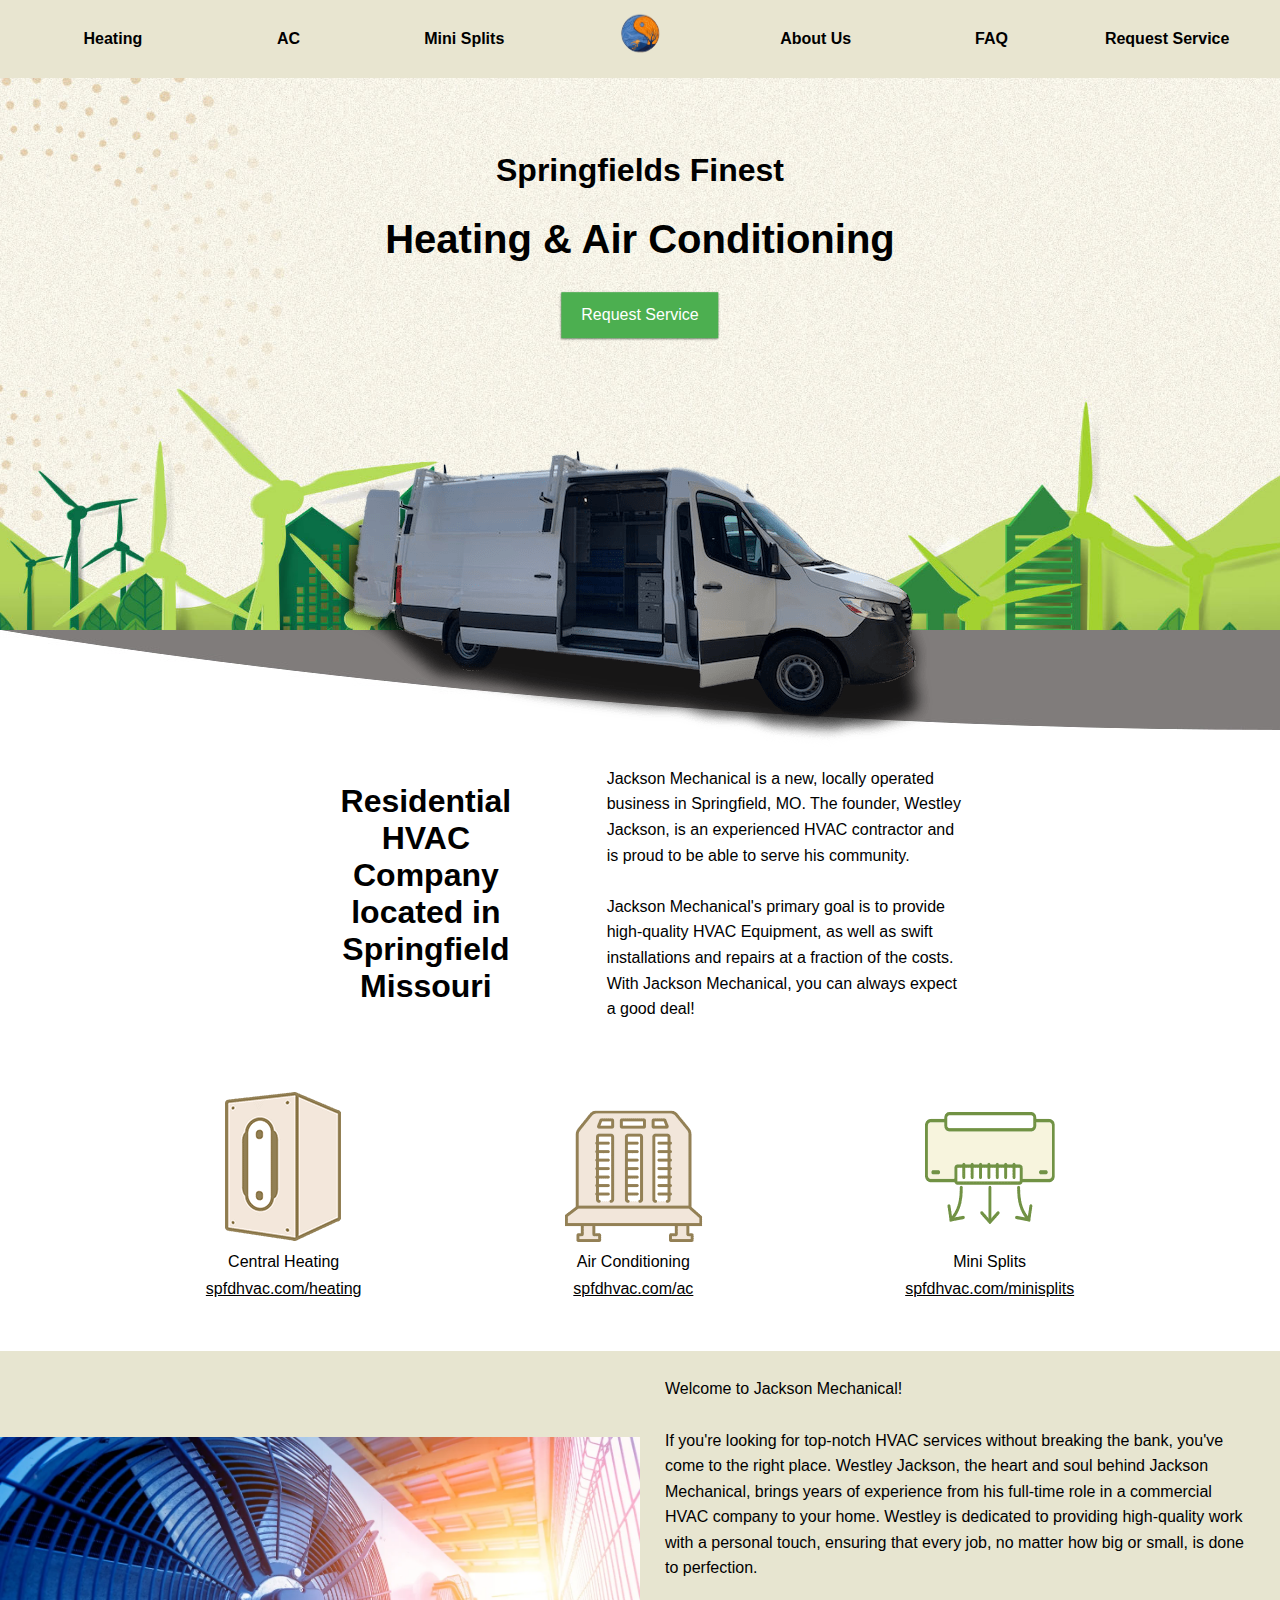
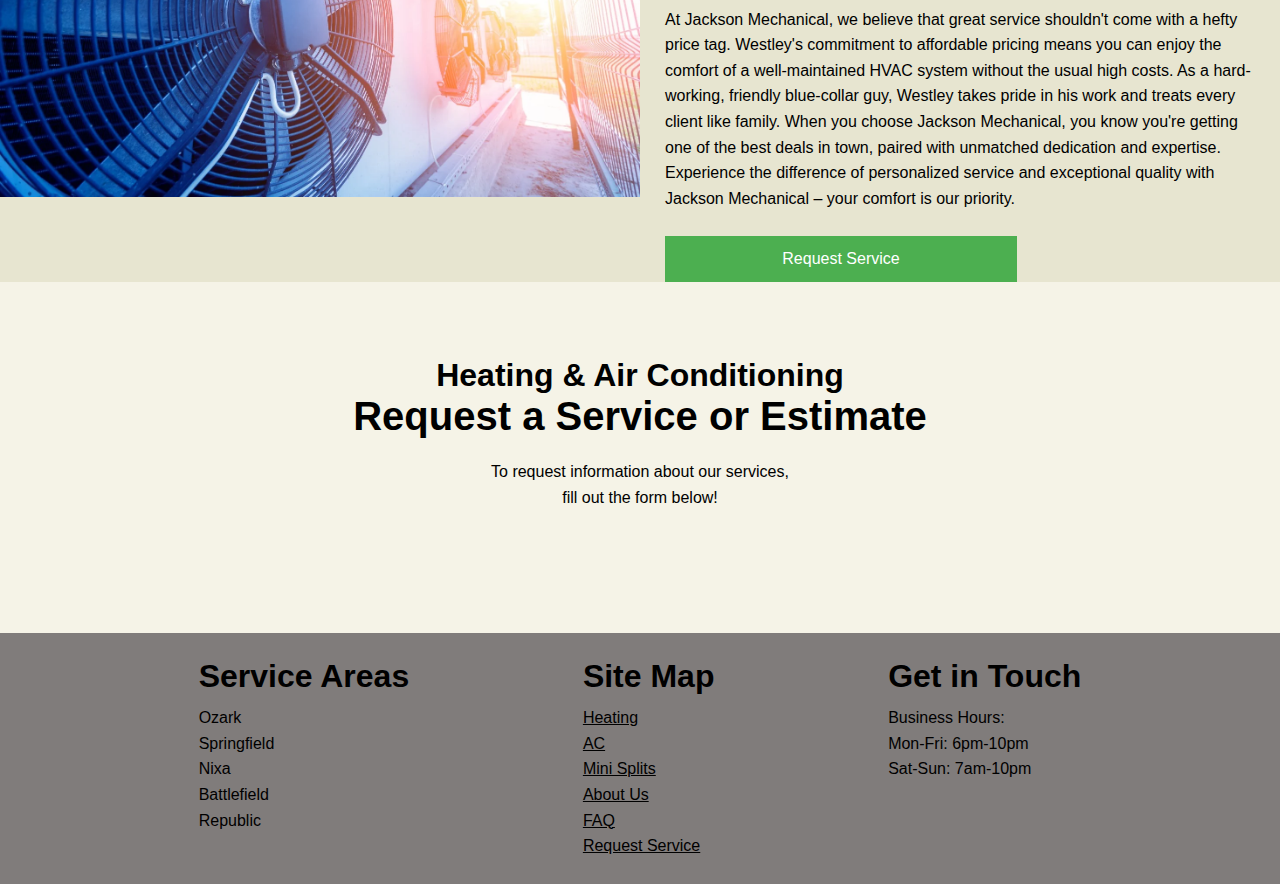
==== commit 3a9fed9e: "updated mobile responsiveness and content" ====
--- a/index.html
+++ b/index.html
@@ -63,7 +63,7 @@
         <h2>Residential HVAC Company located in Springfield Missouri</h2>
       </div>
       <div class="maColumn2"> 
-        <p>Jackson Mechanical is a new, locally operated business in Springfield, MO. The founder, Wesley Jackson, is an experienced HVAC contractor and is proud to be able to serve his community. <br>
+        <p>Jackson Mechanical is a new, locally operated business in Springfield, MO. The founder, Westley Jackson, is an experienced HVAC contractor and is proud to be able to serve his community. <br>
 
           <br>Jackson Mechanical's primary goal is to provide high-quality HVAC Equipment, as well as swift installations and repairs at a fraction of the costs. With Jackson Mechanical, you can always expect a good deal!</p>
       </div>
@@ -93,9 +93,9 @@
         <p>Welcome to Jackson Mechanical! 
           <br>
           <br>
-          If you're looking for top-notch HVAC services without breaking the bank, you've come to the right place. Wesley Jackson, the heart and soul behind Jackson Mechanical, brings years of experience from his full-time role in a commercial HVAC company to your home. Wesley is dedicated to providing high-quality work with a personal touch, ensuring that every job, no matter how big or small, is done to perfection. <br>
+          If you're looking for top-notch HVAC services without breaking the bank, you've come to the right place. Westley Jackson, the heart and soul behind Jackson Mechanical, brings years of experience from his full-time role in a commercial HVAC company to your home. Westley is dedicated to providing high-quality work with a personal touch, ensuring that every job, no matter how big or small, is done to perfection. <br>
           <br>
-          At Jackson Mechanical, we believe that great service shouldn't come with a hefty price tag. Wesley's commitment to affordable pricing means you can enjoy the comfort of a well-maintained HVAC system without the usual high costs. As a hard-working, friendly blue-collar guy, Wesley takes pride in his work and treats every client like family. When you choose Jackson Mechanical, you know you're getting one of the best deals in town, paired with unmatched dedication and expertise. Experience the difference of personalized service and exceptional quality with Jackson Mechanical – your comfort is our priority.</p>
+          At Jackson Mechanical, we believe that great service shouldn't come with a hefty price tag. Westley's commitment to affordable pricing means you can enjoy the comfort of a well-maintained HVAC system without the usual high costs. As a hard-working, friendly blue-collar guy, Westley takes pride in his work and treats every client like family. When you choose Jackson Mechanical, you know you're getting one of the best deals in town, paired with unmatched dedication and expertise. Experience the difference of personalized service and exceptional quality with Jackson Mechanical – your comfort is our priority.</p>
         <div class="FifthBlurbButtonContainer">
           <a href="RequestService.html"><button type="submit">Request Service</button></a>
         </div>
--- a/styles.css
+++ b/styles.css
@@ -1038,7 +1038,7 @@
         /** Alt-Page Hero Container Component Start **/
         
         .HeroBGImageMini, .HeroBGImageAC, .HeroBGImageHeating {
-            height: 35vh;
+            height: 30vh;
         }
 
         .HeroContainerBlurb {
@@ -1187,10 +1187,6 @@
             padding:0px;
         }
 
-        .headlineButton {
-            display: none;
-        }
-
         .ThirdContainer {
             flex-direction: column;
         }
@@ -1236,10 +1232,6 @@
             padding: 10px 0px 0px 0px;
         }
 
-        .HeroHeadlineButton {
-            display: none;
-        }
-
         .DescriptionContainerBlurb button {
             width: 45%;
             transform: translate(15%, 0%);
@@ -1287,7 +1279,7 @@
      }
     
 
-     @media screen and (max-height: 499px) and (min-width: 575px) {
+     @media screen and (max-height: 499px) and (max-width: 575px) {
 
         .BGimg {
             height: 95vh;
@@ -1297,6 +1289,9 @@
             height: 35vh;
         }
         
+        .HeroHeadlineButton {
+            display: none;
+        }
 
     }
     /** Media Queries Ends **/
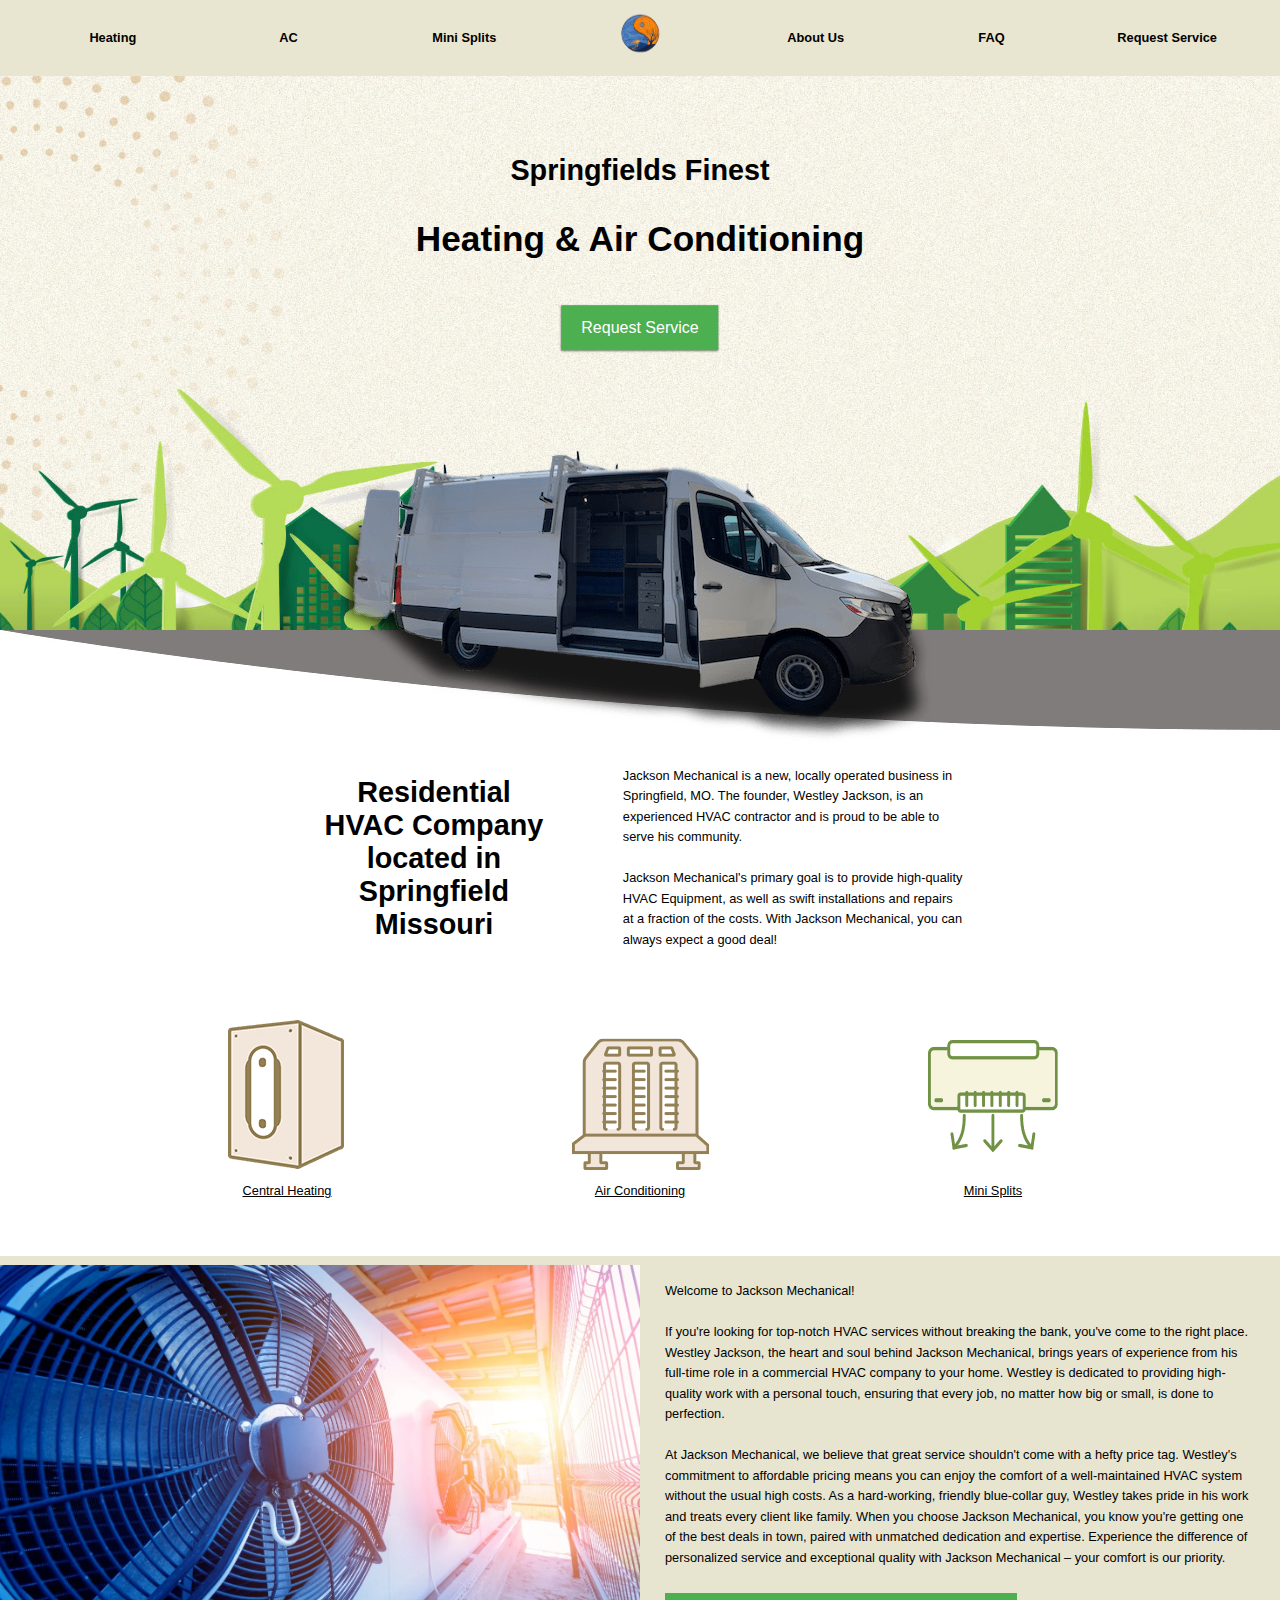
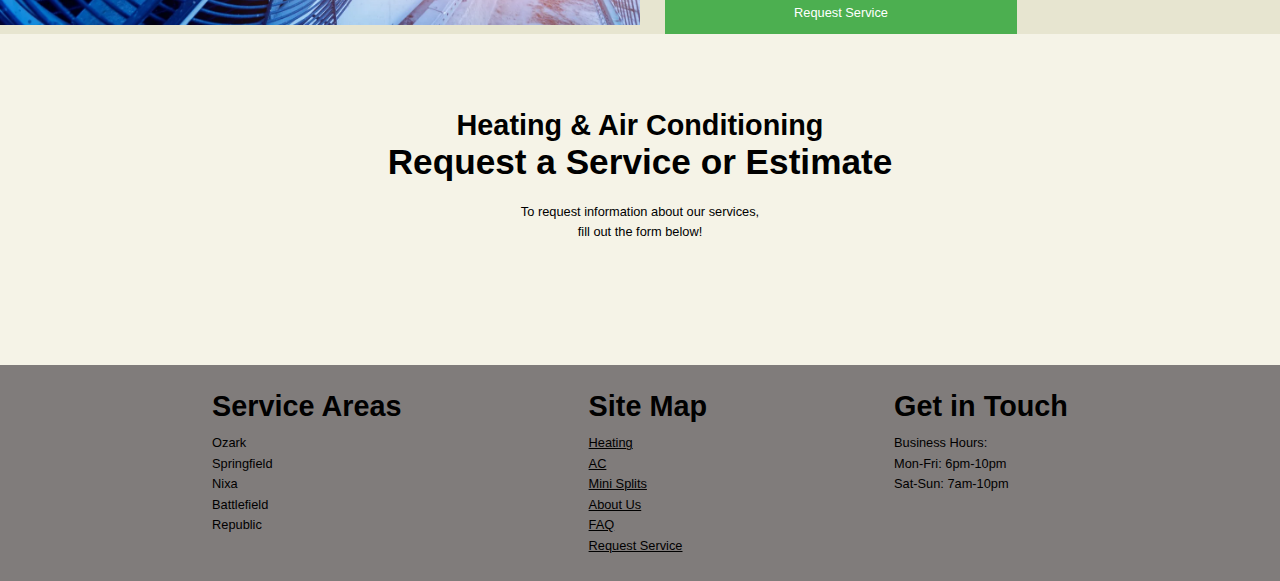
==== commit 05ce4fe7: "updated responsivness" ====
--- a/index.html
+++ b/index.html
@@ -72,18 +72,15 @@
     <div class="ForthContainer">
       <div class="iconContainer">
         <img src="assets/imgicon1.png"> 
-        <div class="imgName">Central Heating</div>
-        <div class="imgLink"><a href="heating.html">spfdhvac.com/heating</a></div>
+        <div class="imgName"><a href="heating.html">Central Heating</a></div>
       </div>
       <div class="iconContainer">
         <img src="assets/imgicon3.png">
-        <div class="imgName"> Air Conditioning</div>
-        <div class="imgLink"><a href="ac.html">spfdhvac.com/ac</a></div>
+        <div class="imgName"><a href="ac.html">Air Conditioning</a></div>
       </div>
       <div class="iconContainer">
         <img src="assets/imgicon2.png">
-        <div class="imgName">Mini Splits</div>
-        <div class="imgLink"><a href="miniSplit.html">spfdhvac.com/minisplits</a></div>
+        <div class="imgName"><a href="miniSplit.html">Mini Splits</a></div>
       </div>
     </div>
 
--- a/styles.css
+++ b/styles.css
@@ -16,16 +16,16 @@
 }
 
 body h1{
-    font-size: 2.5rem;
+    font-size: 2.2rem;
 }
 
 
 body h2{
-    font-size: 2rem;
+    font-size: 1.8rem;
 }
 
 body p, body li, button, a, input, textarea, select{
-    font-size: 1rem;
+    font-size: .8rem;
     line-height: 1.6;
 }
 
@@ -114,7 +114,7 @@
 
     .headlineButton {
         position: absolute;
-        top: 50%;
+        top: 52%;
         left: 50%;
         transform: translate(-50%, -50%);
         padding: 10px 20px;
@@ -124,6 +124,7 @@
         cursor: pointer;
         z-index: 1;
         box-shadow: 0px 1px 2px rgba(0, 0, 0, 0.5);
+        font-size: 1rem;
     }
 
     .headlineButton:hover {
@@ -219,15 +220,15 @@
         padding: 5px;
     }
 
-    .imgLink a {
+    .imgName a {
         color: black;
     }
 
-    .imgLink:hover {
+    .imgName a:hover {
         text-shadow: 0px 1px 2px rgba(0, 0, 0, 0.2);
     }
 
-    .imgLink a:active {
+    .imgName a:active {
         color: grey;
     } 
 
@@ -318,7 +319,7 @@
     }
 
     .hsFORM {
-        width: 100%;
+        width: 60%;
         display: inline-block;
     }
 
@@ -538,7 +539,8 @@
     }
 
     .HeroContainerBlurb-0 {
-        width: 80%;
+        width: 60%;
+        transform: translate(-23%, 0%);
     }
 
     .HeroContainerBlurb-0 h1{
@@ -546,16 +548,25 @@
     }
 
     .HeroContainerBlurb-1{
+        width: 60%;
+        transform: translate(-23%, 0%);
+    }
+
+    .HeroContainerBlurb-1 p{
+        width: 100%;
+        padding: 20px 20px 20px 0px;
+    }
+
+    .HeroContainerBlurb-2{
+        width: 60%;
+        transform: translate(-23%, 0%);
+    }
+
+    .HeroContainerBlurb-1-Special {
+        padding: 25px;
         width: 80%;
-    }
-
-    .HeroContainerBlurb-1 p{
-        width: 100%;
-        padding: 20px 20px 20px 0px;
-    }
-
-    .HeroContainerBlurb-2{
-        width: 80%;
+        transform: translate(11%, 0%);
+        text-wrap: balance;
     }
 
 
@@ -632,6 +643,7 @@
     
     .HeroContainerBlurb2-0 {
         width: 80%;
+        transform: translate(11.5%, 0%);
     }
     
     .HeroContainerBlurb2-0 h1{
@@ -646,11 +658,13 @@
     .HeroContainerBlurb2-1 p{
         width: 80%;
         padding: 20px 20px 20px 0px;
+        transform: translate(11.5%, 0%);
     }
     
     .HeroContainerBlurb2-2{
         padding: 25px;
         width: 80%;
+        transform: translate(11%, 0%);
     }
     
     
@@ -718,7 +732,8 @@
 
     .DescriptionContainerBlurb h2 {
         width: 81%;
-        padding-top: 25px;
+        padding-top: 15px;
+        padding-bottom: 10px;
     }
 
     .DescriptionContainerBlurb ul {
@@ -730,11 +745,11 @@
     }
 
     .firstParagraph {
-        padding-top: 25px;
+        display: none;
     }
 
     .DescriptionContainerBlurb p {
-        padding-bottom: 25px;
+        padding-bottom: 15px;
     }
 
     .DescriptionContainerBlurb button {
@@ -762,7 +777,7 @@
     }
     
     .MainContentContainer-1 {
-        width: 85%;
+        width: 60%;
         padding: 25px 0px 25px 0px;
         animation: fadeIn 2s;
     }
@@ -879,81 +894,60 @@
             top: 50%;
         }
 
+        .maColumn1, .maColumn2 {
+            padding: 3.5%;
+        }
+
         .ThirdContainer {
-            margin-left: auto;
-            margin-right: auto;
-        }
-
+            margin-left: 10%;
+            margin-right: 10%;
+        }
+            
         .FifthContainerBlurb {
             display: flex;
             flex-direction: column;
+            padding: 0px 0px 25px 0px;
+            margin-left: 10%;
+            margin-right: 10%;
         }
 
         .FifthContainerBlurb button {
-            width: 30%;
-        }
-        /** Home Page Ends **/
-
-        /** Form Component Starts **/
-        .MainForm {
-            padding: initial;
-        }
-        /** Form Component Ends **/
-    }
-
-    @media screen and (max-width: 991.98px) {
-
-        /** Body Starts **/
-        body h1{
-            font-size: 1.9rem;
-        }
-        
-        
-        body h2{
-            font-size: 1.7rem;
-        }
-        
-        /** Body Ends **/
-
-        /** Home Page Starts **/
-
-        .headlineText2 {
-            top: 38%;
-        }
-
-        .headlineButton {
-            top: 52%;
-        }
-
-        .FifthContainerBlurb {
-            padding: 0px 20px 0px 20px;
+            width: 22.5%;
         }
 
         .FifthContainer img {
             display: none;
         }
-
         /** Home Page Ends **/
+
+        /** Alt-Page Hero Container Component Start **/
+
+        .HeroContainerBlurb-0, .HeroContainerBlurb-1, .HeroContainerBlurb-2{
+            width: 72%;
+            transform: none;
+        }
+
+        .HeroContainerBlurb2-0 {
+            width: 80%;
+
+        }
+        
+        .HeroContainerBlurb2-0 h1{
+            width: 80%;
+            white-space: nowrap;
+        }
+        
+        .HeroContainerBlurb2-1{
+            width: 80%;
+        }
+
+        /** Alt-Page Hero Container Component Start **/
 
         /** Alt-Page Description Container Component Start**/
 
         .ImageContainer {
             display: none;
         }
-
-        .DescriptionContainer {
-            padding-top: 50px;
-        }
-
-        .DescriptionContainerBlurb {
-            grid-template-columns: none;
-        }
-
-        .DescriptionContainerBlurb p, .DescriptionContainerBlurb ul, .DescriptionContainerBlurb h2 {
-            margin-left: 7%;
-            margin-right: 7%;
-        }
-
 
         .DescriptionContainerMainContent {
             transform: none;
@@ -961,17 +955,127 @@
             padding-bottom: 50px;
         }
 
+        .DescriptionContainerBlurb p, .DescriptionContainerBlurb ul, .DescriptionContainerBlurb h2 {
+            margin-left: 14%;
+            margin-right: 14%;
+        }
+
+        .firstParagraph {
+            display: inherit;
+        }
+
+        .DescriptionContainer {
+            padding-top: 25px;
+        }
+
+        .DescriptionContainerBlurb {
+            grid-template-columns: none;
+        }
+
         .DescriptionContainerBlurb button {
-            width: 23%;
-            transform: translate(30%, 0%);
-        }
+            width: 14%;
+            transform: translate(100%, 0%);
+        }
+        
         /** Alt-Page Description Container Component End**/
+
+        /** Form Component Starts **/
+        .MainForm {
+            padding: initial;
+        }
+
+        .hsFORM {
+            width: 85%;
+        }
+
+        /** Form Component Ends **/
+    }
+
+    @media screen and (max-width: 991.98px) {
+
+        /** Body Starts **/
+        body h1{
+            font-size: 1.9rem;
+        }
+        
+        
+        body h2{
+            font-size: 1.7rem;
+        }
+        
+        /** Body Ends **/
+
+        /** Home Page Starts **/
+
+        .headlineText2 {
+            top: 38%;
+        }
+
+        .headlineButton {
+            top: 52%;
+        }
+
+        .ThirdContainer {
+            margin-left: 2%;
+            margin-right: 2%;
+        }
+
+        .FifthContainerBlurb {
+            margin-left: 2%;
+            margin-right: 2%;
+        }
+
+        /** Home Page Ends **/
+
+        /** Alt-Page Hero Container Component Start **/
+
+        .HeroContainerBlurb-0, .HeroContainerBlurb-1, .HeroContainerBlurb-2{
+            width: 87%;
+            transform: none;
+        }
+
+        /** Alt-Page Hero Container Component Start **/
+
+        /** Alt-Page Hero Container Component 2 Start **/
+        
+        .HeroContainerBlurb2-0 {
+            width: 100%;
+            transform: translate(9%, 0%);
+        }
+        
+        .HeroContainerBlurb2-2{
+            padding: 25px;
+            width: 100%;
+            transform: translate(9%, 0%);
+        }
+        
+        .HeroContainerBlurb-1-Special {
+            padding: 25px;
+            width: 100%;
+            transform: translate(9%, 0%);
+        }
+
+        /** Alt-Page Hero Container Component 2 End **/
 
         /** About Page Begins **/
         .MainContentContainer-1 {
             width: 80%;
         }
         /** About Page Ends **/
+
+        /** Alt-Page Description Container Component Start**/
+
+        .DescriptionContainerBlurb p, .DescriptionContainerBlurb ul, .DescriptionContainerBlurb h2 {
+            margin-left: 7%;
+            margin-right: 7%;
+        }
+
+        .DescriptionContainerBlurb button {
+            width: 20%;
+            transform: translate(35%, 0%)
+        }
+
+        /** Alt-Page Description Container Component End**/
 
         /** Form Component Starts **/
 
@@ -1018,8 +1122,8 @@
             display: none;
         }
 
-        .FifthContainerBlurb {
-            padding: 0px 20px 0px 20px;
+        .headlineButton {
+          font-size: .8rem;
         }
 
         .FifthContainer img {
@@ -1046,7 +1150,7 @@
         }
 
         .HeroContainerBlurb-0, .HeroContainerBlurb-1, .HeroContainerBlurb-2{
-            width: 80%;
+            width: 86%;
         }
 
         .HeroContainerBlurb-1 {
@@ -1073,12 +1177,35 @@
             width: 80%;
         }
 
-        .HeroContainerBlurb2-2 {
+        .HeroContainerBlurb2-0 {
+            width: 100%;
+            transform: translate(9%, 0%);
+        }
+
+        .HeroContainerBlurb2-2{
             padding: 15px;
+            width: 100%;
+            transform: translate(9%, 0%);
+        }
+    
+        .HeroContainerBlurb-1-Special {
+            padding: 25px;
+            width: 100%;
+            transform: translate(9%, 0%);
         }
         
         /** Alt-Page Hero Container Component 2 End **/
 
+        
+
+        /** Alt-Page Description Container Component Start**/
+
+        .DescriptionContainerBlurb button {
+            width: 24%;
+            transform: translate(29%, 0%)
+        }
+
+        /** Alt-Page Description Container Component End**/
 
         /** Form Component Starts **/
         .FormContainer2 {
@@ -1189,10 +1316,12 @@
 
         .ThirdContainer {
             flex-direction: column;
+            margin: 0px;
         }
 
         .FifthContainerBlurb {
-            padding: 25px;
+            padding-bottom: 25px;
+            margin: 0px;
         }
 
         .FifthContainerBlurb button {
@@ -1249,7 +1378,29 @@
             top: 25%;
         }
 
+        .HeroContainerBlurb2-0 {
+            transform: translate(6%, 0%);
+        }
+
+        .HeroContainerBlurb2-2{
+            transform: translate(6%, 0%);
+        }
+    
+        .HeroContainerBlurb-1-Special {
+            transform: translate(6%, 0%);
+        }
+
         /** Alt-Page Hero Container Component 2 End **/
+
+
+        /** Alt-Page Description Container Component Start**/
+
+        .DescriptionContainerBlurb button {
+            width: 39%;
+            transform: translate(18%, 0%)
+        }
+
+        /** Alt-Page Description Container Component End**/
 
         /** Form Component Starts **/
         .FormRow4 textarea {
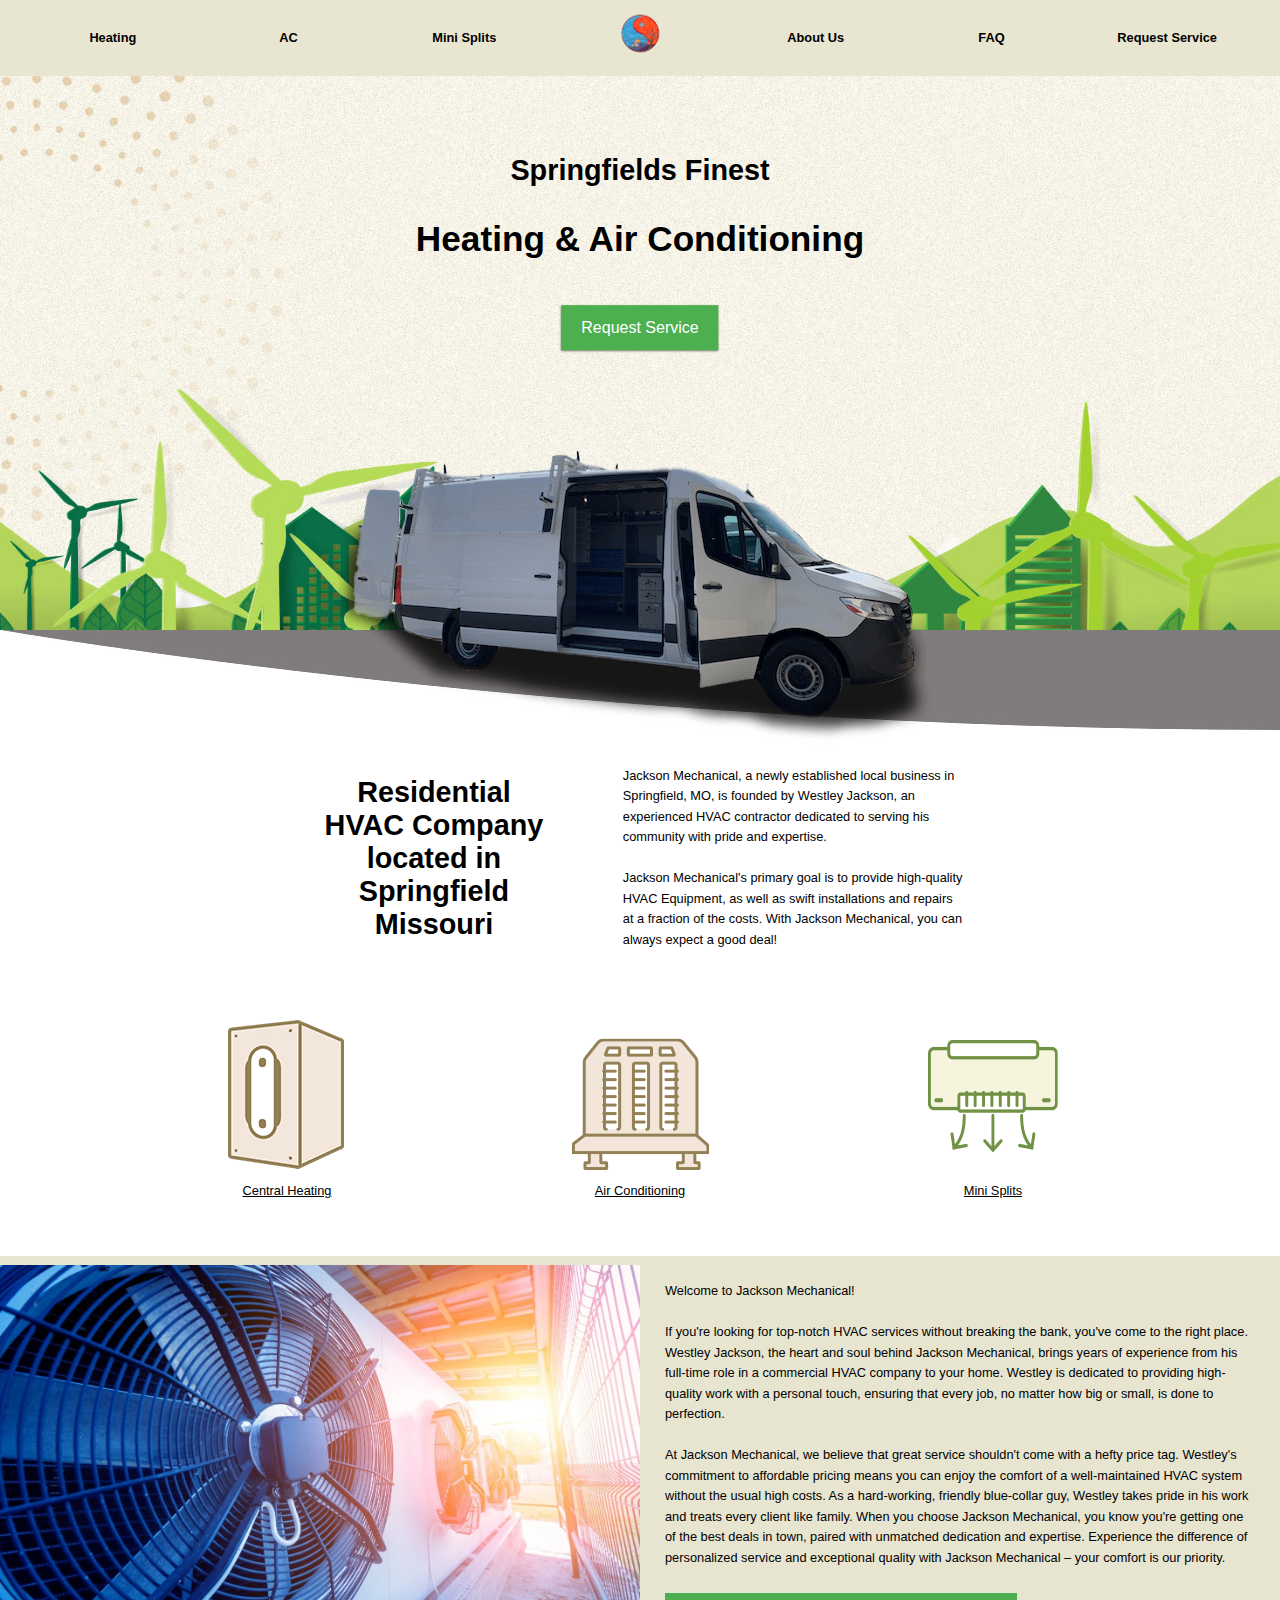
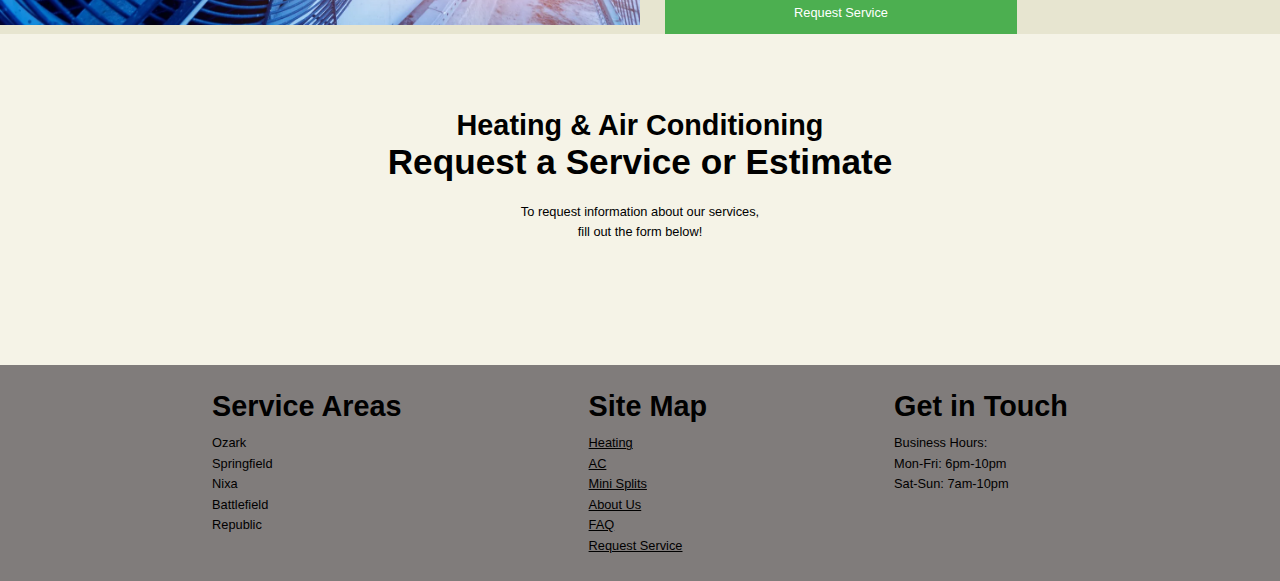
==== commit 8d18b1e9: "New Logo on all Pages & Home Header Content" ====
--- a/index.html
+++ b/index.html
@@ -12,7 +12,7 @@
   <body>
 
     <div id="Mobile_HVAC_Logo">
-      <a href="index.html"><img src="assets/New Logo.png" height="50px"></a>
+      <a href="index.html"><img src="assets/Logo Decision.png" height="50px"></a>
     </div>
 
     <div class="navbar"> 
@@ -28,7 +28,7 @@
               <a href="miniSplit.html">Mini Splits</a>
             </li>
             <li id="HVAC_Logo">
-              <a href="index.html"><img src="assets/New Logo.png" height="50px"></a></li>
+              <a href="index.html"><img src="assets/Logo Decision.png" height="50px"></a></li>
             <li id="About">
               <a href="aboutUs.html">About Us</a>
             </li>
@@ -63,8 +63,7 @@
         <h2>Residential HVAC Company located in Springfield Missouri</h2>
       </div>
       <div class="maColumn2"> 
-        <p>Jackson Mechanical is a new, locally operated business in Springfield, MO. The founder, Westley Jackson, is an experienced HVAC contractor and is proud to be able to serve his community. <br>
-
+        <p>Jackson Mechanical, a newly established local business in Springfield, MO, is founded by Westley Jackson, an experienced HVAC contractor dedicated to serving his community with pride and expertise.<br>
           <br>Jackson Mechanical's primary goal is to provide high-quality HVAC Equipment, as well as swift installations and repairs at a fraction of the costs. With Jackson Mechanical, you can always expect a good deal!</p>
       </div>
     </div>
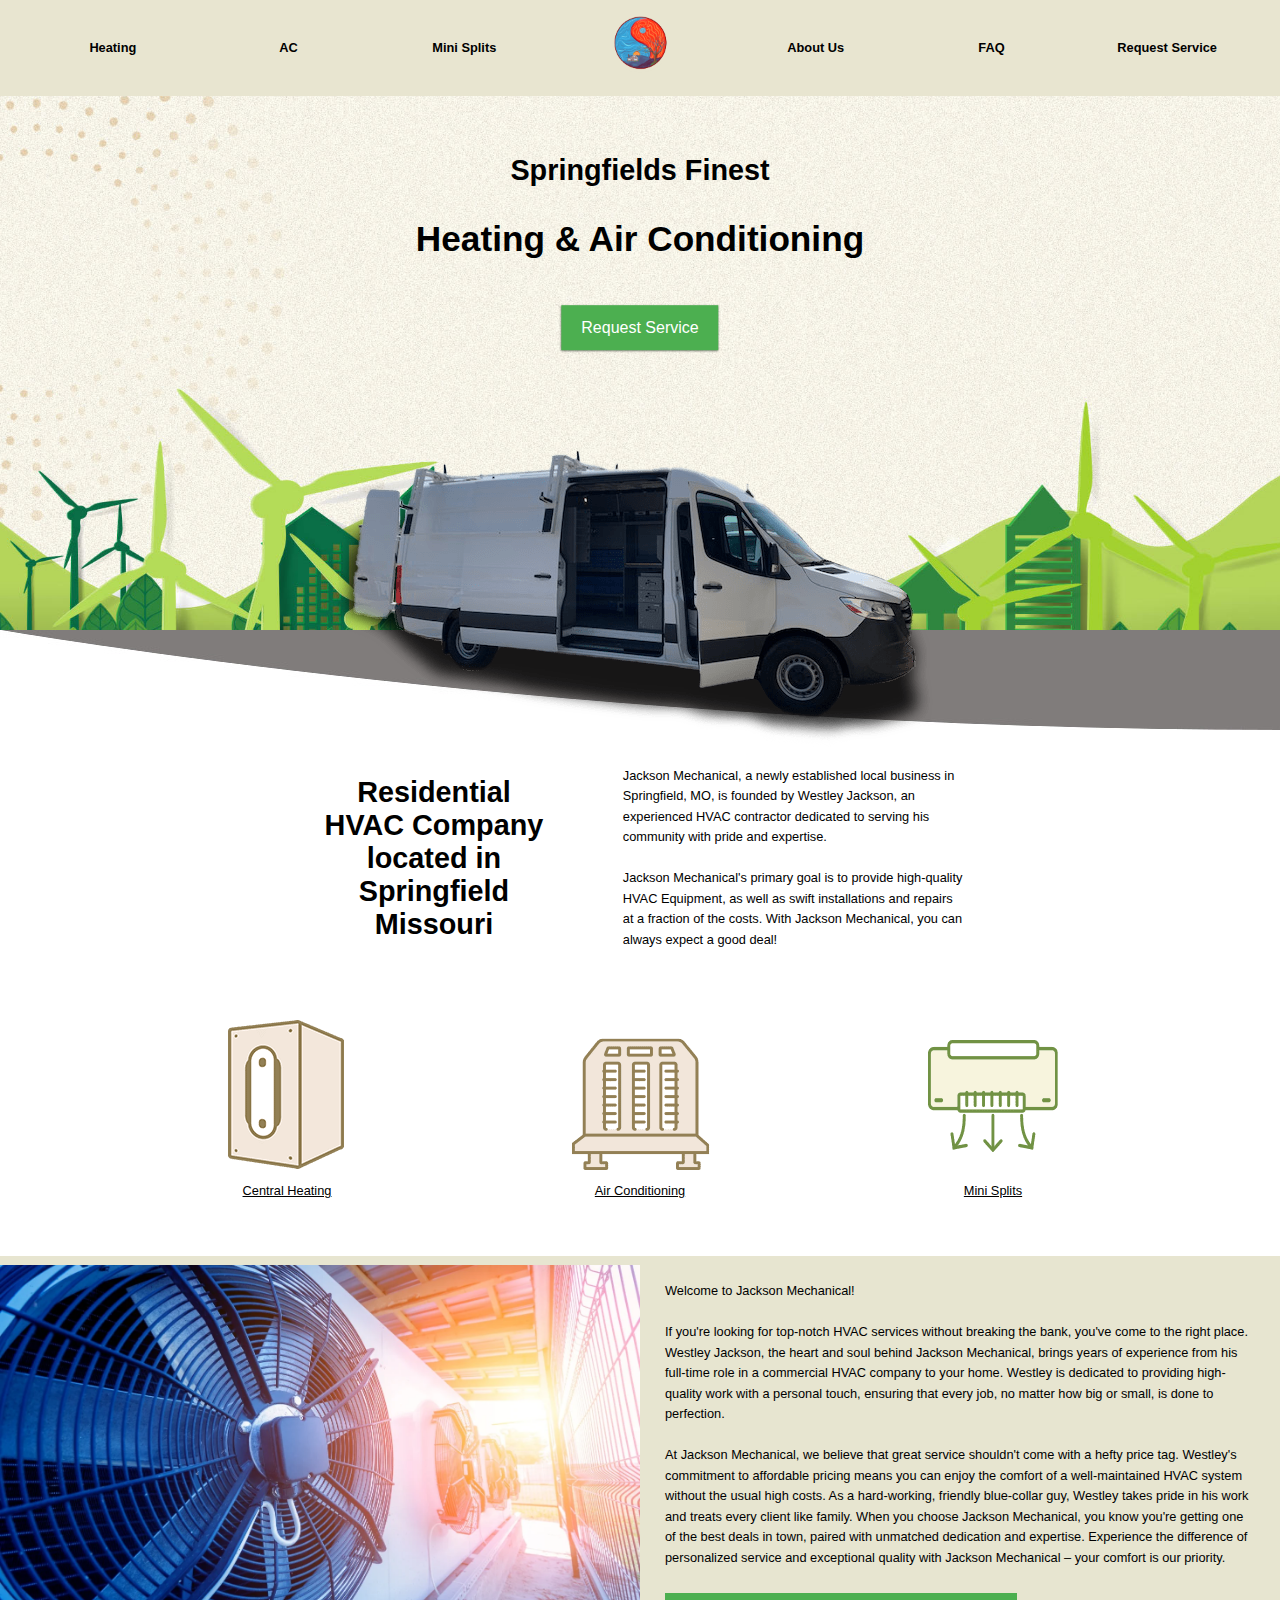
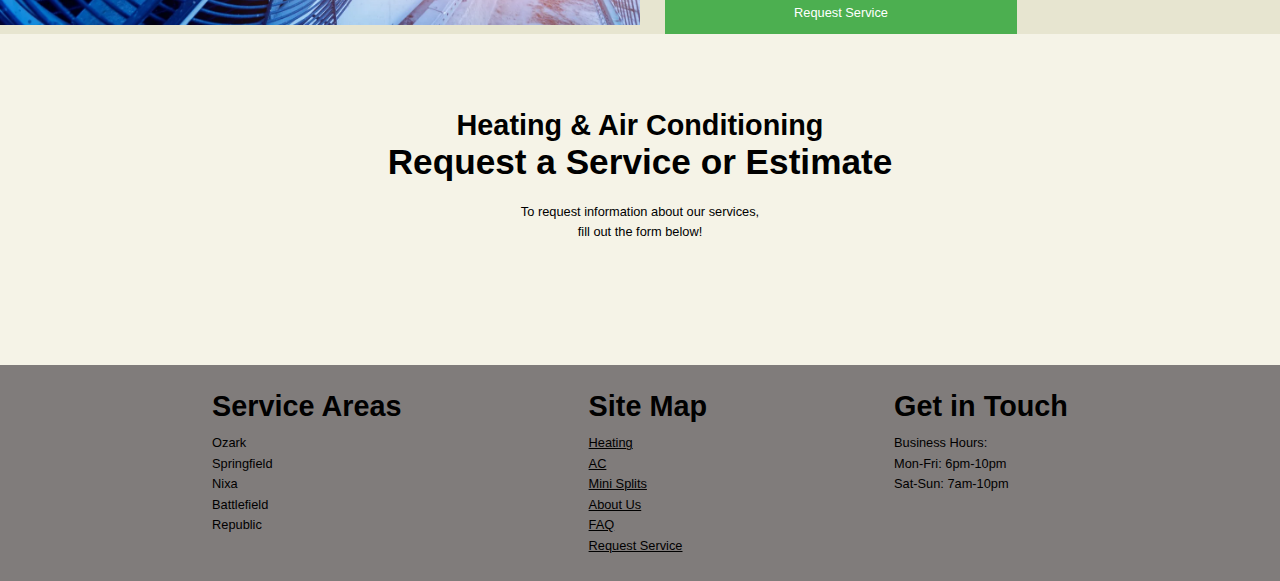
==== commit bcbe7a46: "updated logo size" ====
--- a/index.html
+++ b/index.html
@@ -28,7 +28,7 @@
               <a href="miniSplit.html">Mini Splits</a>
             </li>
             <li id="HVAC_Logo">
-              <a href="index.html"><img src="assets/Logo Decision.png" height="50px"></a></li>
+              <a href="index.html"><img src="assets/Logo Decision.png" height="70px"></a></li>
             <li id="About">
               <a href="aboutUs.html">About Us</a>
             </li>
